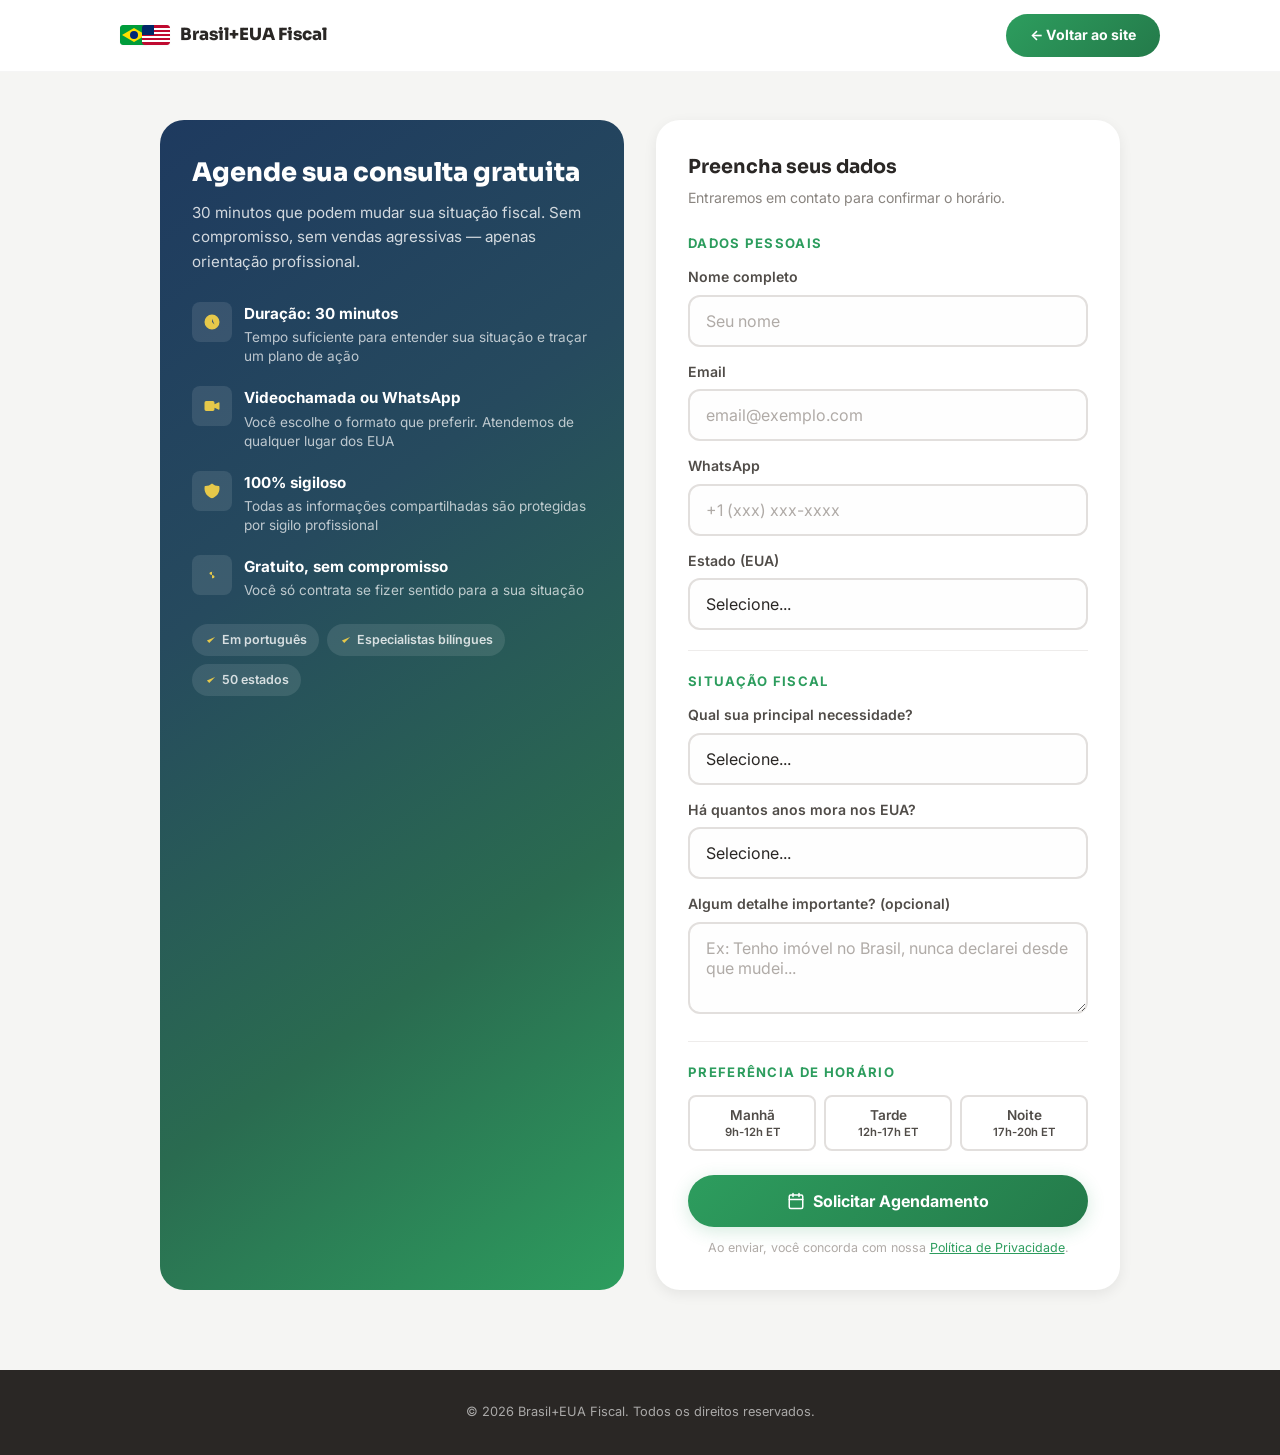
==== agendamento.html @ e9bc2edf "Initial commit: landing page fiscal Includes index, agendamento, obrigado, privacidade pages with CS" ====
<!DOCTYPE html>
<html lang="pt-BR">
<head>
    <meta charset="UTF-8">
    <meta name="viewport" content="width=device-width, initial-scale=1.0">
    <title>Agendar Consulta Gratuita | Brasil+EUA Fiscal</title>
    <meta name="description" content="Agende sua consulta fiscal gratuita. Especialistas em imposto de renda para brasileiros nos EUA.">
    <link rel="preconnect" href="https://fonts.googleapis.com">
    <link rel="preconnect" href="https://fonts.gstatic.com" crossorigin>
    <link href="https://fonts.googleapis.com/css2?family=Inter:wght@400;500;600;700;800;900&family=Sora:wght@600;700;800;900&display=swap" rel="stylesheet">
    <link rel="stylesheet" href="css/styles.css">
    <link rel="icon" href="data:image/svg+xml,<svg xmlns='http://www.w3.org/2000/svg' viewBox='0 0 100 100'><text y='.9em' font-size='90'>🇧🇷</text></svg>">
    <style>
        .booking-page {
            padding: 120px 0 80px;
            background: var(--gray-50);
            min-height: 100vh;
        }

        .booking-grid {
            display: grid;
            grid-template-columns: 1fr;
            gap: 32px;
            max-width: 960px;
            margin: 0 auto;
        }

        @media (min-width: 768px) {
            .booking-grid { grid-template-columns: 1fr 1fr; }
        }

        /* Left: Info */
        .booking-info {
            padding: 32px;
            background: var(--gradient-hero);
            border-radius: var(--radius-xl);
            color: white;
            position: relative;
            overflow: hidden;
        }

        .booking-info::before {
            content: '';
            position: absolute;
            bottom: -40%;
            right: -20%;
            width: 300px;
            height: 300px;
            border-radius: 50%;
            background: rgba(255,223,0,0.05);
        }

        .booking-info h1 {
            font-family: var(--font-heading);
            font-size: 1.6rem;
            font-weight: 800;
            margin-bottom: 8px;
            position: relative;
        }

        .booking-info .lead {
            color: rgba(255,255,255,0.8);
            font-size: 0.95rem;
            line-height: 1.6;
            margin-bottom: 28px;
            position: relative;
        }

        .booking-detail {
            display: flex;
            align-items: flex-start;
            gap: 12px;
            margin-bottom: 20px;
            position: relative;
        }

        .booking-detail-icon {
            width: 40px;
            height: 40px;
            border-radius: var(--radius-sm);
            background: rgba(255,255,255,0.1);
            display: flex;
            align-items: center;
            justify-content: center;
            flex-shrink: 0;
        }

        .booking-detail-icon svg {
            width: 20px;
            height: 20px;
            fill: var(--br-yellow);
        }

        .booking-detail h3 {
            font-size: 0.95rem;
            font-weight: 700;
            margin-bottom: 2px;
        }

        .booking-detail p {
            font-size: 0.85rem;
            color: rgba(255,255,255,0.7);
            line-height: 1.4;
        }

        .booking-badges {
            display: flex;
            flex-wrap: wrap;
            gap: 8px;
            margin-top: 24px;
            position: relative;
        }

        .booking-badge {
            display: inline-flex;
            align-items: center;
            gap: 4px;
            padding: 6px 12px;
            background: rgba(255,255,255,0.1);
            border-radius: var(--radius-full);
            font-size: 0.78rem;
            font-weight: 600;
            color: rgba(255,255,255,0.8);
        }

        .booking-badge svg {
            width: 14px;
            height: 14px;
            fill: var(--br-yellow);
        }

        /* Right: Form */
        .booking-form-wrapper {
            background: white;
            border-radius: var(--radius-xl);
            padding: 32px;
            box-shadow: var(--shadow-md);
        }

        @media (prefers-color-scheme: dark) {
            .booking-form-wrapper { background: var(--gray-100); }
        }

        .booking-form-wrapper h2 {
            font-family: var(--font-heading);
            font-size: 1.2rem;
            font-weight: 700;
            color: var(--gray-900);
            margin-bottom: 4px;
        }

        .booking-form-wrapper .sub {
            font-size: 0.88rem;
            color: var(--gray-500);
            margin-bottom: 24px;
        }

        .booking-form .form-group { margin-bottom: 14px; }

        .form-divider {
            border: none;
            border-top: 1px solid var(--gray-100);
            margin: 20px 0;
        }

        .form-section-title {
            font-size: 0.82rem;
            font-weight: 700;
            text-transform: uppercase;
            letter-spacing: 0.1em;
            color: var(--br-green);
            margin-bottom: 12px;
        }

        /* Time slots */
        .time-slots {
            display: grid;
            grid-template-columns: repeat(3, 1fr);
            gap: 8px;
            margin-bottom: 16px;
        }

        .time-slot {
            padding: 10px;
            text-align: center;
            border: 2px solid var(--gray-200);
            border-radius: var(--radius-sm);
            font-size: 0.85rem;
            font-weight: 600;
            color: var(--gray-700);
            cursor: pointer;
            transition: all 0.2s ease;
            background: none;
            font-family: var(--font-body);
        }

        .time-slot:hover {
            border-color: var(--br-green);
            color: var(--br-green);
        }

        .time-slot.selected {
            border-color: var(--br-green);
            background: var(--br-green);
            color: white;
        }

        /* Calendly placeholder */
        .calendly-placeholder {
            border: 2px dashed var(--gray-200);
            border-radius: var(--radius-md);
            padding: 32px;
            text-align: center;
            margin: 16px 0;
            display: none; /* hidden by default, show when Calendly is integrated */
        }

        .calendly-placeholder p {
            font-size: 0.88rem;
            color: var(--gray-400);
        }
    </style>
</head>
<body>

    <nav class="navbar" id="navbar">
        <div class="container">
            <a href="index.html" class="navbar-brand">
                <span class="navbar-brand-flags">
                    <svg class="flag-icon" viewBox="0 0 28 20"><rect width="28" height="20" rx="2" fill="#009c3b"/><path d="M14 3L26 10L14 17L2 10Z" fill="#ffdf00"/><circle cx="14" cy="10" r="4" fill="#002776"/></svg>
                    <svg class="flag-icon" viewBox="0 0 28 20"><rect width="28" height="20" rx="2" fill="#bf0a30"/><rect y="3" width="28" height="2" fill="#fff"/><rect y="7" width="28" height="2" fill="#fff"/><rect y="11" width="28" height="2" fill="#fff"/><rect y="15" width="28" height="2" fill="#fff"/><rect width="12" height="10" fill="#002868"/></svg>
                </span>
                Brasil+EUA Fiscal
            </a>
            <a href="index.html" class="navbar-cta">&larr; Voltar ao site</a>
        </div>
    </nav>

    <main class="booking-page">
        <div class="container">
            <div class="booking-grid">

                <!-- Info Column -->
                <div class="booking-info">
                    <h1>Agende sua consulta gratuita</h1>
                    <p class="lead">30 minutos que podem mudar sua situação fiscal. Sem compromisso, sem vendas agressivas — apenas orientação profissional.</p>

                    <div class="booking-detail">
                        <div class="booking-detail-icon"><svg viewBox="0 0 24 24"><path d="M12 8v4l3 3m6-3a9 9 0 11-18 0 9 9 0 0118 0z"/></svg></div>
                        <div><h3>Duração: 30 minutos</h3><p>Tempo suficiente para entender sua situação e traçar um plano de ação</p></div>
                    </div>

                    <div class="booking-detail">
                        <div class="booking-detail-icon"><svg viewBox="0 0 24 24"><path d="M15 10l4.553-2.276A1 1 0 0121 8.618v6.764a1 1 0 01-1.447.894L15 14M5 18h8a2 2 0 002-2V8a2 2 0 00-2-2H5a2 2 0 00-2 2v8a2 2 0 002 2z"/></svg></div>
                        <div><h3>Videochamada ou WhatsApp</h3><p>Você escolhe o formato que preferir. Atendemos de qualquer lugar dos EUA</p></div>
                    </div>

                    <div class="booking-detail">
                        <div class="booking-detail-icon"><svg viewBox="0 0 24 24"><path d="M9 12l2 2 4-4m5.618-4.016A11.955 11.955 0 0112 2.944a11.955 11.955 0 01-8.618 3.04A12.02 12.02 0 003 9c0 5.591 3.824 10.29 9 11.622 5.176-1.332 9-6.03 9-11.622 0-1.042-.133-2.052-.382-3.016z"/></svg></div>
                        <div><h3>100% sigiloso</h3><p>Todas as informações compartilhadas são protegidas por sigilo profissional</p></div>
                    </div>

                    <div class="booking-detail">
                        <div class="booking-detail-icon"><svg viewBox="0 0 24 24"><path d="M12 8c-1.657 0-3 .895-3 2s1.343 2 3 2 3 .895 3 2-1.343 2-3 2m0-8c1.11 0 2.08.402 2.599 1M12 8V7m0 1v8m0 0v1"/></svg></div>
                        <div><h3>Gratuito, sem compromisso</h3><p>Você só contrata se fizer sentido para a sua situação</p></div>
                    </div>

                    <div class="booking-badges">
                        <span class="booking-badge"><svg viewBox="0 0 24 24"><path d="M5 13l4 4L19 7"/></svg> Em português</span>
                        <span class="booking-badge"><svg viewBox="0 0 24 24"><path d="M5 13l4 4L19 7"/></svg> Especialistas bilíngues</span>
                        <span class="booking-badge"><svg viewBox="0 0 24 24"><path d="M5 13l4 4L19 7"/></svg> 50 estados</span>
                    </div>
                </div>

                <!-- Form Column -->
                <div class="booking-form-wrapper">
                    <h2>Preencha seus dados</h2>
                    <p class="sub">Entraremos em contato para confirmar o horário.</p>

                    <form class="booking-form" id="booking-form">
                        <div class="form-section-title">Dados pessoais</div>

                        <div class="form-group">
                            <label class="form-label" for="b-nome">Nome completo</label>
                            <input class="form-input" type="text" id="b-nome" name="nome" placeholder="Seu nome" required>
                        </div>

                        <div class="form-group">
                            <label class="form-label" for="b-email">Email</label>
                            <input class="form-input" type="email" id="b-email" name="email" placeholder="email@exemplo.com" required>
                        </div>

                        <div class="form-group">
                            <label class="form-label" for="b-whatsapp">WhatsApp</label>
                            <input class="form-input" type="tel" id="b-whatsapp" name="whatsapp" placeholder="+1 (xxx) xxx-xxxx" required>
                        </div>

                        <div class="form-group">
                            <label class="form-label" for="b-estado">Estado (EUA)</label>
                            <select class="form-select" id="b-estado" name="estado">
                                <option value="">Selecione...</option>
                                <option>Florida</option>
                                <option>Massachusetts</option>
                                <option>New Jersey</option>
                                <option>New York</option>
                                <option>California</option>
                                <option>Texas</option>
                                <option>Georgia</option>
                                <option>Connecticut</option>
                                <option>Pennsylvania</option>
                                <option>Illinois</option>
                                <option>Outro estado</option>
                            </select>
                        </div>

                        <hr class="form-divider">
                        <div class="form-section-title">Situação fiscal</div>

                        <div class="form-group">
                            <label class="form-label" for="b-situacao">Qual sua principal necessidade?</label>
                            <select class="form-select" id="b-situacao" name="situacao">
                                <option value="">Selecione...</option>
                                <option>Declaração de IR no Brasil</option>
                                <option>Tax Return nos EUA</option>
                                <option>Regularização de anos anteriores</option>
                                <option>Saída Definitiva do Brasil</option>
                                <option>Remessas internacionais</option>
                                <option>FBAR / FATCA</option>
                                <option>Planejamento tributário bilateral</option>
                                <option>Não sei — preciso de orientação</option>
                            </select>
                        </div>

                        <div class="form-group">
                            <label class="form-label" for="b-anos">Há quantos anos mora nos EUA?</label>
                            <select class="form-select" id="b-anos" name="anos_eua">
                                <option value="">Selecione...</option>
                                <option>Menos de 1 ano</option>
                                <option>1-3 anos</option>
                                <option>3-5 anos</option>
                                <option>5-10 anos</option>
                                <option>Mais de 10 anos</option>
                            </select>
                        </div>

                        <div class="form-group">
                            <label class="form-label" for="b-detalhes">Algum detalhe importante? (opcional)</label>
                            <textarea class="form-input" id="b-detalhes" name="detalhes" rows="3" placeholder="Ex: Tenho imóvel no Brasil, nunca declarei desde que mudei..." style="resize: vertical;"></textarea>
                        </div>

                        <hr class="form-divider">
                        <div class="form-section-title">Preferência de horário</div>

                        <div class="time-slots">
                            <button type="button" class="time-slot" data-time="manha">Manhã<br><small>9h-12h ET</small></button>
                            <button type="button" class="time-slot" data-time="tarde">Tarde<br><small>12h-17h ET</small></button>
                            <button type="button" class="time-slot" data-time="noite">Noite<br><small>17h-20h ET</small></button>
                        </div>

                        <!-- Calendly embed placeholder -->
                        <div class="calendly-placeholder">
                            <p>Integração Calendly aqui<br><small>Adicione o embed code do Calendly neste espaço</small></p>
                        </div>

                        <button type="submit" class="btn-green form-submit" style="width: 100%; justify-content: center;">
                            <svg width="18" height="18" viewBox="0 0 24 24" fill="none" stroke="currentColor" stroke-width="2" stroke-linecap="round"><rect x="3" y="4" width="18" height="18" rx="2"/><path d="M16 2v4M8 2v4M3 10h18"/></svg>
                            Solicitar Agendamento
                        </button>

                        <p class="form-disclaimer" style="margin-top: 12px;">
                            Ao enviar, você concorda com nossa <a href="privacidade.html">Política de Privacidade</a>.
                        </p>
                    </form>
                </div>

            </div>
        </div>
    </main>

    <footer class="footer" style="padding: 32px 0;">
        <div class="container">
            <p style="font-size: 0.8rem;">&copy; 2026 Brasil+EUA Fiscal. Todos os direitos reservados.</p>
        </div>
    </footer>

    <script>
        // Time slot selection
        document.querySelectorAll('.time-slot').forEach(function(slot) {
            slot.addEventListener('click', function() {
                document.querySelectorAll('.time-slot').forEach(function(s) { s.classList.remove('selected'); });
                this.classList.add('selected');
            });
        });

        // Navbar scroll
        window.addEventListener('scroll', function() {
            var navbar = document.getElementById('navbar');
            if (window.pageYOffset > 50) {
                navbar.classList.add('scrolled');
            } else {
                navbar.classList.remove('scrolled');
            }
        }, { passive: true });

        // Form submit
        document.getElementById('booking-form').addEventListener('submit', function(e) {
            e.preventDefault();
            var selectedTime = document.querySelector('.time-slot.selected');
            var formData = {
                nome: document.getElementById('b-nome').value,
                email: document.getElementById('b-email').value,
                whatsapp: document.getElementById('b-whatsapp').value,
                estado: document.getElementById('b-estado').value,
                situacao: document.getElementById('b-situacao').value,
                anos_eua: document.getElementById('b-anos').value,
                detalhes: document.getElementById('b-detalhes').value,
                horario: selectedTime ? selectedTime.getAttribute('data-time') : ''
            };
            console.log('[Booking Submit]', formData);
            window.location.href = 'obrigado.html';
        });
    </script>

</body>
</html>
---- css/styles.css ----
/* ============================================
   BRASIL+EUA FISCAL — Landing Page Styles
   Design Premium com bandeiras integradas
   ============================================ */

/* ---- RESET & VARIABLES ---- */
*, *::before, *::after {
    margin: 0;
    padding: 0;
    box-sizing: border-box;
}

:root {
    /* Brasil — tons suavizados */
    --br-green: #2d9d5e;
    --br-green-dark: #247a4a;
    --br-green-light: #3db873;
    --br-yellow: #e6c84a;
    --br-yellow-soft: #fdf6e3;
    --br-blue: #1e3a5f;

    /* EUA — tons suavizados */
    --us-blue: #1e3a5f;
    --us-blue-light: #2a4f7a;
    --us-red: #c45c5c;
    --us-red-soft: #d47272;

    /* Neutros — mais quentes e leves */
    --white: #fefefe;
    --off-white: #fafafa;
    --gray-50: #f5f5f3;
    --gray-100: #eeeceb;
    --gray-200: #e2dfdd;
    --gray-300: #d1cdca;
    --gray-400: #b0aba7;
    --gray-500: #8a8580;
    --gray-600: #6b6762;
    --gray-700: #504c48;
    --gray-800: #3a3733;
    --gray-900: #2a2725;

    /* Semânticas — mais suaves */
    --trust: #3a6b8a;
    --urgency: #c45c5c;
    --success: #4aad6e;
    --warning: #d4a84a;

    /* Gradientes — mais sutis e elegantes */
    --gradient-hero: linear-gradient(145deg, #1e3a5f 0%, #264a5e 35%, #2a6b50 70%, #2d9d5e 100%);
    --gradient-cta: linear-gradient(135deg, #2d9d5e 0%, #247a4a 100%);
    --gradient-urgency: linear-gradient(135deg, #c45c5c 0%, #b54e4e 100%);
    --gradient-dark: linear-gradient(145deg, #1e3a5f 0%, #264a5e 45%, #2a6b50 100%);

    /* Tipografia */
    --font-body: 'Inter', -apple-system, BlinkMacSystemFont, 'Segoe UI', sans-serif;
    --font-heading: 'Sora', 'Inter', -apple-system, sans-serif;

    /* Espaçamento */
    --section-py: 80px;
    --container-px: 20px;
    --container-max: 1120px;

    /* Sombras — mais suaves */
    --shadow-xs: 0 1px 2px rgba(0,0,0,0.03);
    --shadow-sm: 0 1px 4px rgba(0,0,0,0.05);
    --shadow-md: 0 4px 14px rgba(0,0,0,0.07);
    --shadow-lg: 0 8px 28px rgba(0,0,0,0.08);
    --shadow-xl: 0 14px 40px rgba(0,0,0,0.1);
    --shadow-glow-green: 0 4px 18px rgba(45, 157, 94, 0.2);
    --shadow-glow-yellow: 0 4px 18px rgba(230, 200, 74, 0.25);

    /* Bordas */
    --radius-sm: 8px;
    --radius-md: 12px;
    --radius-lg: 16px;
    --radius-xl: 24px;
    --radius-full: 9999px;
}

/* ---- DARK MODE ---- */
@media (prefers-color-scheme: dark) {
    :root {
        --white: #1a1a2e;
        --off-white: #16213e;
        --gray-50: #1a1a2e;
        --gray-100: #222244;
        --gray-200: #2a2a4a;
        --gray-300: #3a3a5a;
        --gray-400: #6a6a8a;
        --gray-500: #9a9ab0;
        --gray-600: #b0b0c4;
        --gray-700: #c8c8d8;
        --gray-800: #e0e0ea;
        --gray-900: #f0f0f5;
        --shadow-sm: 0 1px 3px rgba(0,0,0,0.3);
        --shadow-md: 0 4px 16px rgba(0,0,0,0.4);
        --shadow-lg: 0 8px 32px rgba(0,0,0,0.5);
    }
}

html {
    scroll-behavior: smooth;
    -webkit-font-smoothing: antialiased;
    -moz-osx-font-smoothing: grayscale;
}

body {
    font-family: var(--font-body);
    color: var(--gray-900);
    line-height: 1.6;
    background: var(--white);
    overflow-x: hidden;
}

.container {
    max-width: var(--container-max);
    margin: 0 auto;
    padding: 0 var(--container-px);
}

img { max-width: 100%; height: auto; display: block; }
a { text-decoration: none; color: inherit; }
ul { list-style: none; }
button { font-family: inherit; }

/* ---- SCROLL PROGRESS BAR ---- */
.scroll-progress {
    position: fixed;
    top: 0;
    left: 0;
    width: 0%;
    height: 2px;
    background: linear-gradient(90deg, var(--br-green), var(--br-yellow), var(--us-red));
    z-index: 10000;
    transition: width 0.1s linear;
    opacity: 0.7;
}

/* ---- ANIMATIONS ---- */
@keyframes fadeInUp {
    from { opacity: 0; transform: translateY(30px); }
    to { opacity: 1; transform: translateY(0); }
}

@keyframes fadeIn {
    from { opacity: 0; }
    to { opacity: 1; }
}

@keyframes pulse {
    0%, 100% { transform: scale(1); }
    50% { transform: scale(1.05); }
}

@keyframes float {
    0%, 100% { transform: translateY(0); }
    50% { transform: translateY(-10px); }
}

@keyframes float-slow {
    0%, 100% { transform: translateY(0) rotate(0deg); }
    50% { transform: translateY(-15px) rotate(3deg); }
}

@keyframes shimmer {
    0% { background-position: -200% center; }
    100% { background-position: 200% center; }
}

@keyframes waveFlag {
    0%, 100% { transform: rotate(-3deg) scale(1); }
    50% { transform: rotate(3deg) scale(1.02); }
}

@keyframes slideDown {
    from { transform: translateY(-100%); opacity: 0; }
    to { transform: translateY(0); opacity: 1; }
}

@keyframes countPulse {
    0%, 100% { transform: scale(1); }
    50% { transform: scale(1.08); color: var(--br-yellow); }
}

@keyframes spin {
    to { transform: rotate(360deg); }
}

.animate-on-scroll {
    opacity: 0;
    transform: translateY(30px);
    transition: opacity 0.7s cubic-bezier(0.16, 1, 0.3, 1), transform 0.7s cubic-bezier(0.16, 1, 0.3, 1);
}

.animate-on-scroll.visible {
    opacity: 1;
    transform: translateY(0);
}

/* ---- SVG ICON SYSTEM ---- */
.icon {
    display: inline-flex;
    align-items: center;
    justify-content: center;
    width: 24px;
    height: 24px;
    flex-shrink: 0;
}

.icon svg {
    width: 100%;
    height: 100%;
    fill: currentColor;
}

.icon-lg { width: 32px; height: 32px; }
.icon-xl { width: 48px; height: 48px; }
.icon-2xl { width: 56px; height: 56px; }

/* ============================================
   NAVBAR
   ============================================ */
.navbar {
    position: fixed;
    top: 0;
    left: 0;
    right: 0;
    z-index: 1000;
    background: rgba(255, 255, 255, 0.96);
    backdrop-filter: blur(16px);
    -webkit-backdrop-filter: blur(16px);
    border-bottom: 1px solid rgba(0, 0, 0, 0.04);
    transition: all 0.3s ease;
    padding: 14px 0;
}

@media (prefers-color-scheme: dark) {
    .navbar {
        background: rgba(26, 26, 46, 0.96);
        border-bottom-color: rgba(255,255,255,0.06);
    }
}

.navbar.scrolled {
    box-shadow: var(--shadow-md);
    padding: 10px 0;
}

.navbar .container {
    display: flex;
    align-items: center;
    justify-content: space-between;
}

.navbar-brand {
    display: flex;
    align-items: center;
    gap: 10px;
    font-weight: 800;
    font-size: 1.05rem;
    color: var(--gray-900);
    font-family: var(--font-heading);
}

.navbar-brand-flags {
    display: flex;
    align-items: center;
    gap: 0;
    position: relative;
}

.navbar-brand-flags .flag-icon {
    width: 28px;
    height: 20px;
    border-radius: 3px;
    overflow: hidden;
    box-shadow: var(--shadow-xs);
}

.navbar-brand-flags .flag-icon:last-child {
    margin-left: -6px;
}

.navbar-nav {
    display: none;
    align-items: center;
    gap: 28px;
}

.navbar-nav a {
    font-size: 0.88rem;
    font-weight: 500;
    color: var(--gray-600);
    transition: color 0.3s ease;
}

.navbar-nav a:hover {
    color: var(--br-green);
}

.navbar-cta {
    background: var(--gradient-cta);
    color: white;
    padding: 10px 24px;
    border-radius: var(--radius-full);
    font-weight: 700;
    font-size: 0.88rem;
    transition: all 0.3s ease;
    border: none;
    cursor: pointer;
    display: inline-flex;
    align-items: center;
    gap: 6px;
}

.navbar-cta:hover {
    transform: translateY(-2px);
    box-shadow: var(--shadow-glow-green);
}

/* Hamburger */
.hamburger {
    display: flex;
    flex-direction: column;
    gap: 5px;
    cursor: pointer;
    padding: 8px;
    border: none;
    background: none;
    z-index: 1001;
}

.hamburger span {
    display: block;
    width: 22px;
    height: 2px;
    background: var(--gray-800);
    border-radius: 2px;
    transition: all 0.3s ease;
}

.hamburger.active span:nth-child(1) {
    transform: rotate(45deg) translate(5px, 5px);
}

.hamburger.active span:nth-child(2) {
    opacity: 0;
}

.hamburger.active span:nth-child(3) {
    transform: rotate(-45deg) translate(5px, -5px);
}

/* Mobile menu */
.mobile-menu {
    position: fixed;
    top: 0;
    right: -100%;
    width: 280px;
    height: 100vh;
    background: var(--white);
    z-index: 999;
    padding: 80px 30px 30px;
    transition: right 0.4s cubic-bezier(0.16, 1, 0.3, 1);
    box-shadow: var(--shadow-xl);
}

.mobile-menu.open {
    right: 0;
}

.mobile-menu-overlay {
    position: fixed;
    top: 0;
    left: 0;
    width: 100%;
    height: 100%;
    background: rgba(0,0,0,0.5);
    z-index: 998;
    opacity: 0;
    visibility: hidden;
    transition: all 0.3s ease;
}

.mobile-menu-overlay.open {
    opacity: 1;
    visibility: visible;
}

.mobile-menu a {
    display: block;
    padding: 14px 0;
    font-size: 1.05rem;
    font-weight: 600;
    color: var(--gray-800);
    border-bottom: 1px solid var(--gray-100);
    transition: color 0.3s ease;
}

.mobile-menu a:hover {
    color: var(--br-green);
}

.mobile-menu .navbar-cta {
    margin-top: 20px;
    width: 100%;
    text-align: center;
    justify-content: center;
    padding: 14px;
    font-size: 1rem;
}

@media (min-width: 900px) {
    .hamburger { display: none; }
    .navbar-nav { display: flex; }
    .mobile-menu, .mobile-menu-overlay { display: none; }
}

/* ---- STICKY CTA BAR (mobile) ---- */
.sticky-cta-bar {
    position: fixed;
    bottom: 0;
    left: 0;
    right: 0;
    z-index: 997;
    background: var(--white);
    padding: 12px 16px;
    box-shadow: 0 -4px 20px rgba(0,0,0,0.1);
    transform: translateY(100%);
    transition: transform 0.4s cubic-bezier(0.16, 1, 0.3, 1);
    display: flex;
    align-items: center;
    gap: 12px;
}

.sticky-cta-bar.visible {
    transform: translateY(0);
}

.sticky-cta-bar .btn-sticky {
    flex: 1;
    background: var(--gradient-cta);
    color: white;
    padding: 14px;
    border-radius: var(--radius-md);
    font-weight: 700;
    font-size: 0.95rem;
    border: none;
    cursor: pointer;
    text-align: center;
}

.sticky-cta-bar .btn-whatsapp-sticky {
    width: 50px;
    height: 50px;
    background: #25d366;
    border-radius: var(--radius-md);
    display: flex;
    align-items: center;
    justify-content: center;
    color: white;
    font-size: 1.4rem;
    border: none;
    cursor: pointer;
    flex-shrink: 0;
}

@media (min-width: 900px) {
    .sticky-cta-bar { display: none; }
}

/* ============================================
   HERO SECTION
   ============================================ */
.hero {
    position: relative;
    min-height: 100vh;
    display: flex;
    align-items: center;
    padding: 110px 0 100px;
    overflow: hidden;
    background: var(--gradient-hero);
}

/* Floating geometric shapes */
.hero-shape {
    position: absolute;
    opacity: 0.06;
    pointer-events: none;
}

.hero-shape-diamond {
    width: 300px;
    height: 300px;
    top: 10%;
    right: -5%;
    background: var(--br-yellow);
    transform: rotate(45deg);
    animation: float-slow 12s ease-in-out infinite;
}

.hero-shape-circle {
    width: 400px;
    height: 400px;
    bottom: -10%;
    left: -8%;
    border-radius: 50%;
    background: radial-gradient(circle, var(--us-red) 0%, transparent 70%);
    animation: float-slow 15s ease-in-out infinite reverse;
}

.hero-shape-stars {
    width: 200px;
    height: 200px;
    top: 20%;
    left: 10%;
    background: radial-gradient(circle, rgba(255,255,255,0.08) 0%, transparent 60%);
    border-radius: 50%;
    animation: float 8s ease-in-out infinite;
}

.hero-content {
    position: relative;
    z-index: 2;
    text-align: center;
    max-width: 860px;
    margin: 0 auto;
}

/* Flag SVG Integration */
.hero-flags-svg {
    display: inline-flex;
    align-items: center;
    justify-content: center;
    margin-bottom: 28px;
    position: relative;
}

.hero-flags-svg svg {
    filter: drop-shadow(0 4px 12px rgba(0,0,0,0.2));
}

.hero-badge {
    display: inline-flex;
    align-items: center;
    gap: 8px;
    background: rgba(255, 255, 255, 0.1);
    backdrop-filter: blur(8px);
    -webkit-backdrop-filter: blur(8px);
    padding: 10px 22px;
    border-radius: var(--radius-full);
    color: var(--br-yellow);
    font-size: 0.85rem;
    font-weight: 600;
    margin-bottom: 24px;
    border: 1px solid rgba(255, 223, 0, 0.2);
}

.hero-badge .countdown-inline {
    font-weight: 800;
    color: white;
}

.hero h1 {
    font-family: var(--font-heading);
    font-size: clamp(2rem, 5.5vw, 3.5rem);
    font-weight: 900;
    color: #ffffff;
    line-height: 1.12;
    margin-bottom: 22px;
    letter-spacing: -0.03em;
}

.hero h1 .highlight {
    color: var(--br-yellow);
    position: relative;
}

.hero h1 .highlight-red {
    color: var(--us-red-soft);
}

.hero-sub {
    font-size: clamp(1.05rem, 2.2vw, 1.25rem);
    color: rgba(255, 255, 255, 0.88);
    max-width: 680px;
    margin: 0 auto 36px;
    line-height: 1.75;
    font-weight: 400;
}

.hero-sub strong {
    color: white;
    font-weight: 700;
}

.hero-cta-group {
    display: flex;
    flex-direction: column;
    align-items: center;
    gap: 14px;
}

/* ---- BUTTONS ---- */
.btn-primary {
    display: inline-flex;
    align-items: center;
    gap: 10px;
    background: var(--br-green);
    color: #ffffff;
    padding: 18px 42px;
    border-radius: var(--radius-full);
    font-size: 1.05rem;
    font-weight: 700;
    border: none;
    cursor: pointer;
    transition: all 0.3s cubic-bezier(0.16, 1, 0.3, 1);
    box-shadow: var(--shadow-glow-green);
    letter-spacing: 0.01em;
    font-family: var(--font-heading);
    position: relative;
    overflow: hidden;
}

.btn-primary::after {
    content: '';
    position: absolute;
    top: 0;
    left: -100%;
    width: 100%;
    height: 100%;
    background: linear-gradient(90deg, transparent, rgba(255,255,255,0.15), transparent);
    transition: left 0.5s ease;
}

.btn-primary:hover::after {
    left: 100%;
}

.btn-primary:hover {
    transform: translateY(-3px);
    box-shadow: 0 8px 28px rgba(45, 157, 94, 0.3);
    background: var(--br-green-dark);
}

.btn-primary:active {
    transform: translateY(-1px);
}

.btn-primary svg {
    stroke: #ffffff;
}

.btn-secondary {
    display: inline-flex;
    align-items: center;
    gap: 8px;
    background: rgba(255, 255, 255, 0.08);
    color: white;
    padding: 14px 32px;
    border-radius: var(--radius-full);
    font-size: 1rem;
    font-weight: 600;
    border: 2px solid rgba(255, 255, 255, 0.2);
    cursor: pointer;
    transition: all 0.3s ease;
    backdrop-filter: blur(4px);
}

.btn-secondary:hover {
    background: rgba(255, 255, 255, 0.15);
    border-color: rgba(255, 255, 255, 0.4);
    transform: translateY(-2px);
}

.btn-green {
    background: var(--gradient-cta);
    color: white;
    padding: 16px 36px;
    border-radius: var(--radius-full);
    font-size: 1rem;
    font-weight: 700;
    border: none;
    cursor: pointer;
    transition: all 0.3s ease;
    display: inline-flex;
    align-items: center;
    gap: 8px;
    box-shadow: var(--shadow-glow-green);
}

.btn-green:hover {
    transform: translateY(-2px);
    box-shadow: 0 8px 28px rgba(0, 156, 59, 0.4);
}

/* ---- HERO TRUST ---- */
.hero-trust {
    margin-top: 40px;
    display: flex;
    flex-wrap: wrap;
    justify-content: center;
    gap: 20px;
    color: rgba(255, 255, 255, 0.7);
    font-size: 0.85rem;
}

.hero-trust-item {
    display: flex;
    align-items: center;
    gap: 6px;
}

.hero-trust-item svg {
    width: 16px;
    height: 16px;
    fill: var(--br-yellow);
    opacity: 0.9;
}

/* Hero wave */
.hero-wave {
    position: absolute;
    bottom: -2px;
    left: 0;
    width: 100%;
    line-height: 0;
}

.hero-wave svg {
    width: 100%;
    height: 80px;
    fill: var(--white);
}

/* ============================================
   URGENCY BAR WITH COUNTDOWN
   ============================================ */
.urgency-bar {
    background: var(--gradient-urgency);
    color: white;
    text-align: center;
    padding: 14px 20px;
    font-size: 0.92rem;
    font-weight: 600;
    line-height: 1.5;
}

.urgency-bar .countdown {
    display: inline-flex;
    align-items: center;
    gap: 6px;
    font-weight: 800;
    color: var(--br-yellow);
}

.countdown-unit {
    display: inline-flex;
    flex-direction: column;
    align-items: center;
    background: rgba(0,0,0,0.2);
    padding: 2px 8px;
    border-radius: 4px;
    min-width: 36px;
}

.countdown-number {
    font-size: 1.1rem;
    font-weight: 900;
    line-height: 1.2;
}

.countdown-label {
    font-size: 0.6rem;
    text-transform: uppercase;
    opacity: 0.8;
    font-weight: 500;
}

.countdown-sep {
    font-weight: 900;
    font-size: 1.1rem;
    opacity: 0.5;
    margin: 0 2px;
}

/* ============================================
   STATS BAR
   ============================================ */
.stats-bar {
    padding: 40px 0;
    background: var(--white);
    border-bottom: 1px solid var(--gray-100);
}

.stats-grid {
    display: grid;
    grid-template-columns: repeat(2, 1fr);
    gap: 24px;
    text-align: center;
}

.stat-item { padding: 10px; }

.stat-number {
    font-family: var(--font-heading);
    font-size: clamp(1.8rem, 4vw, 2.5rem);
    font-weight: 900;
    color: var(--br-green);
    line-height: 1.1;
}

.stat-label {
    font-size: 0.83rem;
    color: var(--gray-500);
    margin-top: 4px;
    font-weight: 500;
}

/* ============================================
   SECTION COMMONS
   ============================================ */
.section-label {
    display: inline-flex;
    align-items: center;
    gap: 8px;
    font-size: 0.78rem;
    font-weight: 700;
    text-transform: uppercase;
    letter-spacing: 0.14em;
    color: var(--br-green);
    margin-bottom: 12px;
}

.section-label svg {
    width: 18px;
    height: 18px;
    fill: currentColor;
}

.section-title {
    font-family: var(--font-heading);
    font-size: clamp(1.7rem, 4vw, 2.5rem);
    font-weight: 800;
    color: var(--gray-900);
    margin-bottom: 16px;
    line-height: 1.18;
    letter-spacing: -0.02em;
}

.section-subtitle {
    font-size: 1.08rem;
    color: var(--gray-500);
    max-width: 620px;
    line-height: 1.7;
    margin-bottom: 48px;
}

/* ============================================
   IDENTIFY SECTION
   ============================================ */
.identify {
    padding: var(--section-py) 0;
    background: var(--white);
}

.identify-grid {
    display: grid;
    grid-template-columns: 1fr;
    gap: 12px;
    max-width: 780px;
    margin: 0 auto;
}

.identify-item {
    display: flex;
    align-items: flex-start;
    gap: 14px;
    padding: 18px 22px;
    background: var(--gray-50);
    border-radius: var(--radius-md);
    border-left: 4px solid var(--br-green);
    transition: all 0.3s cubic-bezier(0.16, 1, 0.3, 1);
}

.identify-item:hover {
    background: var(--white);
    box-shadow: var(--shadow-md);
    transform: translateX(6px);
    border-left-color: var(--br-yellow);
}

.identify-icon {
    flex-shrink: 0;
    width: 28px;
    height: 28px;
    background: var(--br-green);
    border-radius: 50%;
    display: flex;
    align-items: center;
    justify-content: center;
    margin-top: 2px;
}

.identify-icon svg {
    width: 14px;
    height: 14px;
    fill: white;
}

.identify-text {
    font-size: 1rem;
    color: var(--gray-700);
    line-height: 1.55;
    font-weight: 450;
}

.identify-text strong {
    color: var(--gray-900);
    font-weight: 700;
    display: block;
    margin-bottom: 2px;
}

/* ============================================
   PAIN SECTION
   ============================================ */
.pain {
    padding: var(--section-py) 0;
    background: #fdf8f7;
    position: relative;
}

@media (prefers-color-scheme: dark) {
    .pain { background: #2a1a1e; }
}

.pain::before {
    content: '';
    position: absolute;
    top: 0;
    left: 0;
    right: 0;
    height: 4px;
    background: linear-gradient(90deg, var(--us-red) 0%, var(--urgency) 50%, var(--us-red) 100%);
}

.pain .section-label { color: var(--us-red); }
.pain .section-title { color: var(--us-red); }

.pain-grid {
    display: grid;
    grid-template-columns: 1fr;
    gap: 16px;
    max-width: 820px;
    margin: 0 auto;
}

.pain-card {
    background: white;
    border-radius: var(--radius-md);
    padding: 24px;
    box-shadow: var(--shadow-sm);
    border-left: 4px solid var(--us-red);
    transition: all 0.3s ease;
    position: relative;
    overflow: hidden;
}

@media (prefers-color-scheme: dark) {
    .pain-card { background: var(--gray-100); }
}

.pain-card::before {
    content: '';
    position: absolute;
    top: 0;
    right: 0;
    width: 60px;
    height: 60px;
    background: radial-gradient(circle at top right, rgba(191, 10, 48, 0.06), transparent 70%);
}

.pain-card:hover {
    box-shadow: var(--shadow-md);
    transform: translateY(-3px);
}

.pain-card-header {
    display: flex;
    align-items: center;
    gap: 12px;
    margin-bottom: 10px;
}

.pain-card-icon {
    width: 40px;
    height: 40px;
    border-radius: var(--radius-sm);
    background: rgba(196, 92, 92, 0.08);
    display: flex;
    align-items: center;
    justify-content: center;
    flex-shrink: 0;
}

.pain-card-icon svg {
    width: 20px;
    height: 20px;
    fill: var(--us-red);
}

.pain-card-title {
    font-family: var(--font-heading);
    font-size: 1.08rem;
    font-weight: 700;
    color: var(--us-red);
}

.pain-card-text {
    font-size: 0.95rem;
    color: var(--gray-600);
    line-height: 1.65;
}

.pain-bottom {
    margin-top: 36px;
    padding: 28px 32px;
    background: var(--us-red);
    border-radius: var(--radius-md);
    color: white;
    text-align: center;
    max-width: 820px;
    margin-left: auto;
    margin-right: auto;
    position: relative;
    overflow: hidden;
}

.pain-bottom::before {
    content: '';
    position: absolute;
    top: -50%;
    right: -20%;
    width: 200px;
    height: 200px;
    border-radius: 50%;
    background: rgba(255,255,255,0.05);
}

.pain-bottom p {
    font-size: 1.12rem;
    font-weight: 600;
    line-height: 1.65;
    position: relative;
}

.pain-bottom strong {
    color: var(--br-yellow);
    font-weight: 800;
}

/* ============================================
   SCARY NUMBERS SECTION
   ============================================ */
.scary-numbers {
    padding: 60px 0;
    background: var(--gray-900);
    color: white;
    text-align: center;
}

@media (prefers-color-scheme: dark) {
    .scary-numbers { background: #0d0d1a; }
}

.scary-numbers-title {
    font-family: var(--font-heading);
    font-size: 1.3rem;
    font-weight: 700;
    color: var(--us-red-soft);
    margin-bottom: 36px;
    text-transform: uppercase;
    letter-spacing: 0.08em;
}

.scary-grid {
    display: grid;
    grid-template-columns: repeat(2, 1fr);
    gap: 24px;
    max-width: 800px;
    margin: 0 auto;
}

.scary-item {
    padding: 24px 16px;
    border: 1px solid rgba(255,255,255,0.08);
    border-radius: var(--radius-md);
    background: rgba(255,255,255,0.03);
}

.scary-number {
    font-family: var(--font-heading);
    font-size: clamp(2rem, 5vw, 2.8rem);
    font-weight: 900;
    color: var(--us-red-soft);
    line-height: 1;
    margin-bottom: 8px;
}

.scary-description {
    font-size: 0.85rem;
    color: rgba(255,255,255,0.6);
    line-height: 1.4;
}

/* ============================================
   SOLUTION SECTION
   ============================================ */
.solution {
    padding: var(--section-py) 0;
    background: var(--white);
}

.solution-intro {
    text-align: center;
    max-width: 780px;
    margin: 0 auto 40px;
}

.solution-bridge {
    display: flex;
    align-items: center;
    justify-content: center;
    gap: 0;
    margin: 32px auto 48px;
    max-width: 440px;
    position: relative;
}

.bridge-flag {
    width: 90px;
    height: 62px;
    border-radius: var(--radius-sm);
    display: flex;
    align-items: center;
    justify-content: center;
    box-shadow: var(--shadow-lg);
    background: white;
    position: relative;
    z-index: 2;
    overflow: hidden;
}

.bridge-flag svg {
    width: 100%;
    height: 100%;
}

.bridge-connector {
    flex: 1;
    height: 4px;
    background: linear-gradient(90deg, var(--br-green), var(--br-yellow), var(--us-red), var(--us-blue));
    position: relative;
    margin: 0 -6px;
    z-index: 1;
    border-radius: 2px;
}

.bridge-icon {
    position: absolute;
    top: 50%;
    left: 50%;
    transform: translate(-50%, -50%);
    width: 52px;
    height: 52px;
    border-radius: 50%;
    background: white;
    display: flex;
    align-items: center;
    justify-content: center;
    box-shadow: var(--shadow-md);
    z-index: 3;
}

.bridge-icon svg {
    width: 28px;
    height: 28px;
    fill: var(--br-green);
}

.solution-cards {
    display: grid;
    grid-template-columns: 1fr;
    gap: 16px;
}

.solution-card {
    background: var(--gray-50);
    border-radius: var(--radius-lg);
    padding: 28px 24px;
    text-align: left;
    transition: all 0.3s cubic-bezier(0.16, 1, 0.3, 1);
    border: 2px solid transparent;
    display: flex;
    gap: 16px;
    align-items: flex-start;
}

.solution-card:hover {
    background: var(--white);
    border-color: var(--br-green);
    box-shadow: var(--shadow-lg);
    transform: translateY(-4px);
}

.solution-card-icon {
    width: 48px;
    height: 48px;
    border-radius: var(--radius-md);
    background: rgba(45, 157, 94, 0.08);
    display: flex;
    align-items: center;
    justify-content: center;
    flex-shrink: 0;
}

.solution-card-icon svg {
    width: 24px;
    height: 24px;
    fill: var(--br-green);
}

.solution-card-title {
    font-family: var(--font-heading);
    font-size: 1.08rem;
    font-weight: 700;
    color: var(--gray-900);
    margin-bottom: 6px;
}

.solution-card-text {
    font-size: 0.93rem;
    color: var(--gray-500);
    line-height: 1.6;
}

/* ============================================
   COMPARISON SECTION
   ============================================ */
.comparison {
    padding: var(--section-py) 0;
    background: var(--gray-50);
}

.comparison-intro {
    text-align: center;
    max-width: 600px;
    margin: 0 auto 48px;
}

.comparison-table {
    display: grid;
    grid-template-columns: 1fr 1fr;
    gap: 16px;
    max-width: 800px;
    margin: 0 auto;
}

.comparison-col {
    border-radius: var(--radius-lg);
    padding: 28px 24px;
    overflow: hidden;
}

.comparison-col.without {
    background: #fef5f5;
    border: 2px solid rgba(196, 92, 92, 0.15);
}

.comparison-col.with {
    background: #f0faf4;
    border: 2px solid rgba(45, 157, 94, 0.2);
}

@media (prefers-color-scheme: dark) {
    .comparison-col.without { background: #2a1a1e; border-color: rgba(196,92,92,0.3); }
    .comparison-col.with { background: #1a2a1e; border-color: rgba(45,157,94,0.3); }
}

.comparison-col-header {
    display: flex;
    align-items: center;
    gap: 10px;
    margin-bottom: 20px;
    padding-bottom: 16px;
    border-bottom: 1px solid rgba(0,0,0,0.06);
}

.comparison-col-header svg {
    width: 28px;
    height: 28px;
}

.comparison-col.without .comparison-col-header svg { fill: var(--us-red); }
.comparison-col.with .comparison-col-header svg { fill: var(--br-green); }

.comparison-col-title {
    font-family: var(--font-heading);
    font-size: 1rem;
    font-weight: 700;
}

.comparison-col.without .comparison-col-title { color: var(--us-red); }
.comparison-col.with .comparison-col-title { color: var(--br-green); }

.comparison-list {
    display: flex;
    flex-direction: column;
    gap: 12px;
}

.comparison-item {
    display: flex;
    align-items: flex-start;
    gap: 10px;
    font-size: 0.9rem;
    line-height: 1.5;
    color: var(--gray-700);
}

.comparison-item svg {
    width: 18px;
    height: 18px;
    flex-shrink: 0;
    margin-top: 2px;
}

.comparison-col.without .comparison-item svg { fill: var(--us-red); }
.comparison-col.with .comparison-item svg { fill: var(--br-green); }

/* ============================================
   BENEFITS SECTION
   ============================================ */
.benefits {
    padding: var(--section-py) 0;
    background: var(--gradient-dark);
    color: white;
    position: relative;
    overflow: hidden;
}

.benefits::before {
    content: '';
    position: absolute;
    top: -100px;
    right: -100px;
    width: 400px;
    height: 400px;
    background: radial-gradient(circle, rgba(255,223,0,0.04), transparent 60%);
    border-radius: 50%;
}

.benefits .section-label { color: var(--br-yellow); }
.benefits .section-title { color: white; }
.benefits .section-subtitle { color: rgba(255, 255, 255, 0.7); }

.benefits-grid {
    display: grid;
    grid-template-columns: 1fr;
    gap: 14px;
}

.benefit-item {
    display: flex;
    align-items: flex-start;
    gap: 16px;
    padding: 20px;
    background: rgba(255, 255, 255, 0.06);
    border-radius: var(--radius-md);
    backdrop-filter: blur(4px);
    -webkit-backdrop-filter: blur(4px);
    border: 1px solid rgba(255, 255, 255, 0.08);
    transition: all 0.3s ease;
}

.benefit-item:hover {
    background: rgba(255, 255, 255, 0.12);
    transform: translateX(4px);
    border-color: rgba(255, 255, 255, 0.15);
}

.benefit-icon {
    flex-shrink: 0;
    width: 44px;
    height: 44px;
    border-radius: var(--radius-sm);
    background: rgba(255,223,0,0.1);
    display: flex;
    align-items: center;
    justify-content: center;
}

.benefit-icon svg {
    width: 22px;
    height: 22px;
    fill: var(--br-yellow);
}

.benefit-content h4 {
    font-family: var(--font-heading);
    font-size: 1.02rem;
    font-weight: 700;
    margin-bottom: 4px;
}

.benefit-content p {
    font-size: 0.88rem;
    color: rgba(255, 255, 255, 0.65);
    line-height: 1.5;
}

/* ============================================
   PROCESS SECTION
   ============================================ */
.process {
    padding: var(--section-py) 0;
    background: var(--gray-50);
}

.process-intro {
    text-align: center;
    max-width: 620px;
    margin: 0 auto 50px;
}

.process-steps {
    display: grid;
    grid-template-columns: 1fr;
    gap: 24px;
    max-width: 700px;
    margin: 0 auto;
}

.process-step {
    display: flex;
    align-items: flex-start;
    gap: 20px;
    position: relative;
}

.step-number {
    flex-shrink: 0;
    width: 56px;
    height: 56px;
    background: var(--gradient-cta);
    border-radius: 50%;
    display: flex;
    align-items: center;
    justify-content: center;
    color: white;
    font-family: var(--font-heading);
    font-size: 1.3rem;
    font-weight: 800;
    box-shadow: var(--shadow-glow-green);
    position: relative;
    z-index: 2;
}

.step-line {
    position: absolute;
    left: 27px;
    top: 56px;
    bottom: -24px;
    width: 3px;
    background: var(--br-green);
    opacity: 0.15;
    border-radius: 2px;
}

.process-step:last-child .step-line { display: none; }

.step-content {
    padding-top: 8px;
}

.step-content h3 {
    font-family: var(--font-heading);
    font-size: 1.15rem;
    font-weight: 700;
    color: var(--gray-900);
    margin-bottom: 6px;
}

.step-content p {
    font-size: 0.95rem;
    color: var(--gray-500);
    line-height: 1.65;
}

/* Guarantee box */
.guarantee-box {
    max-width: 620px;
    margin: 48px auto 0;
    background: white;
    border: 2px dashed var(--br-green);
    border-radius: var(--radius-lg);
    padding: 32px;
    text-align: center;
}

@media (prefers-color-scheme: dark) {
    .guarantee-box { background: var(--gray-100); }
}

.guarantee-box h3 {
    font-family: var(--font-heading);
    font-size: 1.15rem;
    font-weight: 700;
    color: var(--br-green);
    margin-bottom: 10px;
    display: flex;
    align-items: center;
    justify-content: center;
    gap: 8px;
}

.guarantee-box h3 svg {
    width: 24px;
    height: 24px;
    fill: var(--br-green);
}

.guarantee-box p {
    font-size: 0.95rem;
    color: var(--gray-600);
    line-height: 1.6;
}

/* ============================================
   ABOUT / QUEM SOMOS
   ============================================ */
.about {
    padding: var(--section-py) 0;
    background: var(--white);
}

.about-content {
    display: grid;
    grid-template-columns: 1fr;
    gap: 40px;
    align-items: center;
    max-width: 850px;
    margin: 0 auto;
}

.about-visual {
    text-align: center;
}

.about-badge {
    display: inline-flex;
    align-items: center;
    gap: 12px;
    background: var(--gray-50);
    padding: 20px 28px;
    border-radius: var(--radius-lg);
    border: 1px solid var(--gray-100);
}

.about-flag-pair {
    display: flex;
    align-items: center;
    gap: 6px;
    font-size: 2.8rem;
}

.about-badge-text {
    text-align: left;
}

.about-badge-text strong {
    display: block;
    font-family: var(--font-heading);
    font-size: 1rem;
    color: var(--gray-900);
}

.about-badge-text span {
    font-size: 0.85rem;
    color: var(--gray-500);
}

.about-text h2 {
    font-family: var(--font-heading);
    font-size: clamp(1.5rem, 3.5vw, 2rem);
    font-weight: 800;
    color: var(--gray-900);
    margin-bottom: 16px;
    line-height: 1.2;
}

.about-text p {
    font-size: 1rem;
    color: var(--gray-600);
    line-height: 1.75;
    margin-bottom: 16px;
}

.about-text p strong {
    color: var(--gray-800);
}

.about-credentials {
    display: flex;
    flex-wrap: wrap;
    gap: 12px;
    margin-top: 24px;
}

.credential {
    display: inline-flex;
    align-items: center;
    gap: 6px;
    padding: 8px 14px;
    background: var(--gray-50);
    border-radius: var(--radius-full);
    font-size: 0.82rem;
    font-weight: 600;
    color: var(--gray-700);
    border: 1px solid var(--gray-100);
}

.credential svg {
    width: 16px;
    height: 16px;
    fill: var(--br-green);
}

/* ============================================
   TESTIMONIALS SECTION
   ============================================ */
.testimonials {
    padding: var(--section-py) 0;
    background: var(--off-white);
}

.testimonials-intro {
    text-align: center;
    max-width: 650px;
    margin: 0 auto 48px;
}

.testimonials-grid {
    display: grid;
    grid-template-columns: 1fr;
    gap: 16px;
}

.testimonial-card {
    background: var(--white);
    border-radius: var(--radius-lg);
    padding: 28px;
    position: relative;
    transition: all 0.3s ease;
    border: 1px solid var(--gray-100);
}

.testimonial-card:hover {
    box-shadow: var(--shadow-lg);
    transform: translateY(-3px);
}

.testimonial-stars {
    display: flex;
    gap: 2px;
    margin-bottom: 14px;
}

.testimonial-stars svg {
    width: 18px;
    height: 18px;
    fill: var(--br-yellow);
}

.testimonial-text {
    font-size: 0.95rem;
    color: var(--gray-700);
    line-height: 1.7;
    margin-bottom: 18px;
    font-style: italic;
}

.testimonial-author {
    display: flex;
    align-items: center;
    gap: 12px;
}

.testimonial-avatar {
    width: 44px;
    height: 44px;
    border-radius: 50%;
    display: flex;
    align-items: center;
    justify-content: center;
    font-size: 1rem;
    font-weight: 700;
    color: white;
    flex-shrink: 0;
}

.testimonial-avatar.green { background: var(--br-green); }
.testimonial-avatar.blue { background: var(--us-blue); }
.testimonial-avatar.red { background: var(--us-red); }
.testimonial-avatar.yellow { background: #d4a800; }

.testimonial-name {
    font-weight: 700;
    color: var(--gray-900);
    font-size: 0.92rem;
}

.testimonial-location {
    font-size: 0.78rem;
    color: var(--gray-400);
}

/* ============================================
   LEAD CAPTURE FORM
   ============================================ */
.lead-capture {
    padding: var(--section-py) 0;
    background: var(--white);
}

.lead-capture-inner {
    max-width: 600px;
    margin: 0 auto;
    text-align: center;
}

.lead-form {
    margin-top: 36px;
    text-align: left;
}

.form-group {
    margin-bottom: 16px;
}

.form-label {
    display: block;
    font-size: 0.88rem;
    font-weight: 600;
    color: var(--gray-700);
    margin-bottom: 6px;
}

.form-input,
.form-select {
    width: 100%;
    padding: 14px 16px;
    border: 2px solid var(--gray-200);
    border-radius: var(--radius-md);
    font-family: var(--font-body);
    font-size: 1rem;
    color: var(--gray-900);
    background: var(--white);
    transition: all 0.3s ease;
    -webkit-appearance: none;
}

.form-input:focus,
.form-select:focus {
    outline: none;
    border-color: var(--br-green);
    box-shadow: 0 0 0 4px rgba(45, 157, 94, 0.1);
}

.form-input::placeholder {
    color: var(--gray-400);
}

.form-input.error {
    border-color: var(--us-red);
    box-shadow: 0 0 0 4px rgba(196, 92, 92, 0.08);
}

.form-error {
    font-size: 0.8rem;
    color: var(--us-red);
    margin-top: 4px;
    display: none;
}

.form-error.visible {
    display: block;
}

.form-row {
    display: grid;
    grid-template-columns: 1fr 1fr;
    gap: 16px;
}

.form-submit {
    width: 100%;
    margin-top: 8px;
}

.form-disclaimer {
    text-align: center;
    font-size: 0.78rem;
    color: var(--gray-400);
    margin-top: 12px;
    line-height: 1.5;
}

.form-disclaimer a {
    color: var(--br-green);
    text-decoration: underline;
}

/* ============================================
   FAQ SECTION
   ============================================ */
.faq {
    padding: var(--section-py) 0;
    background: var(--gray-50);
}

.faq-intro {
    text-align: center;
    max-width: 600px;
    margin: 0 auto 48px;
}

.faq-list {
    max-width: 750px;
    margin: 0 auto;
    display: flex;
    flex-direction: column;
    gap: 10px;
}

.faq-item {
    background: white;
    border-radius: var(--radius-md);
    overflow: hidden;
    box-shadow: var(--shadow-xs);
    border: 1px solid var(--gray-100);
    transition: all 0.3s ease;
}

@media (prefers-color-scheme: dark) {
    .faq-item { background: var(--gray-100); }
}

.faq-item.active {
    box-shadow: var(--shadow-md);
    border-color: var(--br-green);
}

.faq-question {
    width: 100%;
    display: flex;
    align-items: center;
    justify-content: space-between;
    padding: 20px 24px;
    background: none;
    border: none;
    cursor: pointer;
    font-family: var(--font-body);
    font-size: 0.98rem;
    font-weight: 600;
    color: var(--gray-900);
    text-align: left;
    gap: 16px;
    transition: color 0.3s ease;
    min-height: 44px;
}

.faq-item.active .faq-question {
    color: var(--br-green);
}

.faq-toggle {
    flex-shrink: 0;
    width: 28px;
    height: 28px;
    border-radius: 50%;
    background: var(--gray-50);
    display: flex;
    align-items: center;
    justify-content: center;
    transition: all 0.3s ease;
}

.faq-toggle svg {
    width: 14px;
    height: 14px;
    fill: var(--gray-500);
    transition: all 0.3s ease;
}

.faq-item.active .faq-toggle {
    background: var(--br-green);
    transform: rotate(45deg);
}

.faq-item.active .faq-toggle svg {
    fill: white;
}

.faq-answer {
    max-height: 0;
    overflow: hidden;
    transition: max-height 0.4s cubic-bezier(0.16, 1, 0.3, 1);
}

.faq-answer-inner {
    padding: 0 24px 20px;
    font-size: 0.95rem;
    color: var(--gray-600);
    line-height: 1.75;
}

.faq-answer-inner strong {
    color: var(--gray-800);
}

/* ============================================
   FINAL CTA SECTION
   ============================================ */
.final-cta {
    padding: 100px 0;
    background: var(--gradient-hero);
    text-align: center;
    position: relative;
    overflow: hidden;
}

.final-cta::before {
    content: '';
    position: absolute;
    top: 0;
    left: 0;
    right: 0;
    bottom: 0;
    background: url("data:image/svg+xml,%3Csvg width='60' height='60' viewBox='0 0 60 60' xmlns='http://www.w3.org/2000/svg'%3E%3Cg fill='none' fill-rule='evenodd'%3E%3Cg fill='%23ffffff' fill-opacity='0.03'%3E%3Cpath d='M36 34v-4h-2v4h-4v2h4v4h2v-4h4v-2h-4zm0-30V0h-2v4h-4v2h4v4h2V6h4V4h-4zM6 34v-4H4v4H0v2h4v4h2v-4h4v-2H6zM6 4V0H4v4H0v2h4v4h2V6h4V4H6z'/%3E%3C/g%3E%3C/g%3E%3C/svg%3E") repeat;
}

.final-cta .container {
    position: relative;
    z-index: 2;
}

.final-cta .section-title {
    color: #ffffff;
    text-align: center;
    margin-bottom: 16px;
}

.final-cta-sub {
    color: rgba(255, 255, 255, 0.85);
    font-size: 1.12rem;
    max-width: 620px;
    margin: 0 auto 36px;
    line-height: 1.7;
}

.final-cta-sub strong {
    color: #ffffff;
}

.final-cta .btn-primary {
    font-size: 1.12rem;
    padding: 20px 48px;
}

.final-cta-guarantee {
    margin-top: 24px;
    display: inline-flex;
    align-items: center;
    gap: 8px;
    color: rgba(255, 255, 255, 0.7);
    font-size: 0.88rem;
}

.final-cta-guarantee svg {
    width: 16px;
    height: 16px;
    fill: rgba(255,255,255,0.6);
}

/* PS Sections */
.ps-section {
    margin-top: 40px;
    text-align: left;
    max-width: 580px;
    margin-left: auto;
    margin-right: auto;
    padding: 24px;
    background: rgba(255,255,255,0.06);
    border-radius: var(--radius-md);
    border-left: 3px solid var(--br-yellow);
}

.ps-section p {
    font-size: 0.92rem;
    color: rgba(255,255,255,0.8);
    line-height: 1.65;
    margin-bottom: 12px;
}

.ps-section p:last-child {
    margin-bottom: 0;
}

.ps-section strong {
    color: var(--br-yellow);
}

.ps-label {
    font-weight: 800;
    color: white;
    font-family: var(--font-heading);
}

/* ============================================
   FOOTER
   ============================================ */
.footer {
    background: #2a2725;
    color: rgba(255, 255, 255, 0.6);
    padding: 48px 0 100px;
    text-align: center;
}

@media (min-width: 900px) {
    .footer { padding-bottom: 48px; }
}

.footer-brand {
    font-family: var(--font-heading);
    font-size: 1.15rem;
    font-weight: 800;
    color: white;
    margin-bottom: 8px;
    display: flex;
    align-items: center;
    justify-content: center;
    gap: 8px;
}

.footer p {
    font-size: 0.85rem;
    line-height: 1.6;
}

.footer-links {
    display: flex;
    justify-content: center;
    gap: 24px;
    margin-top: 20px;
    flex-wrap: wrap;
}

.footer-links a {
    font-size: 0.85rem;
    color: rgba(255, 255, 255, 0.45);
    transition: color 0.3s ease;
}

.footer-links a:hover {
    color: var(--br-yellow);
}

.footer-legal {
    margin-top: 24px;
    font-size: 0.75rem;
    color: rgba(255, 255, 255, 0.3);
}

/* ============================================
   WHATSAPP FLOAT
   ============================================ */
.whatsapp-float {
    position: fixed;
    bottom: 24px;
    right: 24px;
    z-index: 996;
    width: 60px;
    height: 60px;
    border-radius: 50%;
    background: #25d366;
    display: flex;
    align-items: center;
    justify-content: center;
    color: white;
    box-shadow: 0 4px 20px rgba(37, 211, 102, 0.4);
    cursor: pointer;
    transition: all 0.3s ease;
    text-decoration: none;
}

.whatsapp-float svg {
    width: 30px;
    height: 30px;
    fill: white;
}

.whatsapp-float:hover {
    transform: scale(1.1);
    box-shadow: 0 6px 28px rgba(37, 211, 102, 0.5);
}

.whatsapp-tooltip {
    position: absolute;
    right: 72px;
    background: white;
    color: var(--gray-800);
    padding: 8px 14px;
    border-radius: var(--radius-sm);
    font-size: 0.8rem;
    font-weight: 600;
    white-space: nowrap;
    box-shadow: var(--shadow-md);
    opacity: 0;
    transform: translateX(10px);
    transition: all 0.3s ease;
    pointer-events: none;
}

.whatsapp-float:hover .whatsapp-tooltip {
    opacity: 1;
    transform: translateX(0);
}

@media (max-width: 899px) {
    .whatsapp-float {
        bottom: 80px;
    }
}

/* ============================================
   BACK TO TOP
   ============================================ */
.back-to-top {
    position: fixed;
    bottom: 24px;
    left: 24px;
    width: 44px;
    height: 44px;
    border-radius: 50%;
    background: var(--gray-800);
    color: white;
    display: flex;
    align-items: center;
    justify-content: center;
    cursor: pointer;
    border: none;
    z-index: 996;
    opacity: 0;
    transform: translateY(20px);
    transition: all 0.3s ease;
    box-shadow: var(--shadow-md);
}

.back-to-top.visible {
    opacity: 1;
    transform: translateY(0);
}

.back-to-top:hover {
    background: var(--br-green);
    transform: translateY(-2px);
}

.back-to-top svg {
    width: 20px;
    height: 20px;
    fill: white;
}

@media (max-width: 899px) {
    .back-to-top { bottom: 80px; left: 16px; }
}

/* ============================================
   EXIT INTENT POPUP
   ============================================ */
.popup-overlay {
    position: fixed;
    top: 0;
    left: 0;
    width: 100%;
    height: 100%;
    background: rgba(0, 0, 0, 0.5);
    z-index: 9999;
    display: none;
    align-items: center;
    justify-content: center;
    padding: 20px;
    backdrop-filter: blur(4px);
}

.popup-overlay.active {
    display: flex;
    animation: fadeIn 0.3s ease;
}

.popup {
    background: white;
    border-radius: var(--radius-xl);
    max-width: 480px;
    width: 100%;
    padding: 40px 32px;
    text-align: center;
    position: relative;
    animation: fadeInUp 0.4s cubic-bezier(0.16, 1, 0.3, 1);
    box-shadow: var(--shadow-xl);
}

@media (prefers-color-scheme: dark) {
    .popup { background: var(--gray-100); }
}

.popup-close {
    position: absolute;
    top: 16px;
    right: 16px;
    width: 32px;
    height: 32px;
    border-radius: 50%;
    background: var(--gray-50);
    border: none;
    cursor: pointer;
    display: flex;
    align-items: center;
    justify-content: center;
    transition: background 0.3s ease;
}

.popup-close:hover {
    background: var(--gray-200);
}

.popup-close svg {
    width: 16px;
    height: 16px;
    fill: var(--gray-500);
}

.popup-icon {
    font-size: 3rem;
    margin-bottom: 16px;
}

.popup h3 {
    font-family: var(--font-heading);
    font-size: 1.4rem;
    font-weight: 800;
    color: var(--gray-900);
    margin-bottom: 10px;
    line-height: 1.2;
}

.popup p {
    font-size: 0.95rem;
    color: var(--gray-500);
    line-height: 1.6;
    margin-bottom: 24px;
}

.popup .form-input {
    margin-bottom: 12px;
}

/* ============================================
   RESPONSIVE
   ============================================ */
@media (min-width: 640px) {
    .pain-grid { grid-template-columns: repeat(2, 1fr); }
    .solution-cards { grid-template-columns: repeat(2, 1fr); }
    .testimonials-grid { grid-template-columns: repeat(2, 1fr); }
    .benefits-grid { grid-template-columns: repeat(2, 1fr); }
    .stats-grid { grid-template-columns: repeat(4, 1fr); }
    .scary-grid { grid-template-columns: repeat(4, 1fr); }
    .hero-cta-group { flex-direction: row; justify-content: center; }
}

@media (min-width: 900px) {
    :root {
        --section-py: 100px;
        --container-px: 40px;
    }

    .solution-cards { grid-template-columns: repeat(3, 1fr); }
    .about-content { grid-template-columns: auto 1fr; gap: 48px; }
    .form-row { grid-template-columns: 1fr 1fr; }
}

@media (min-width: 1024px) {
    .testimonials-grid { grid-template-columns: repeat(4, 1fr); }
}
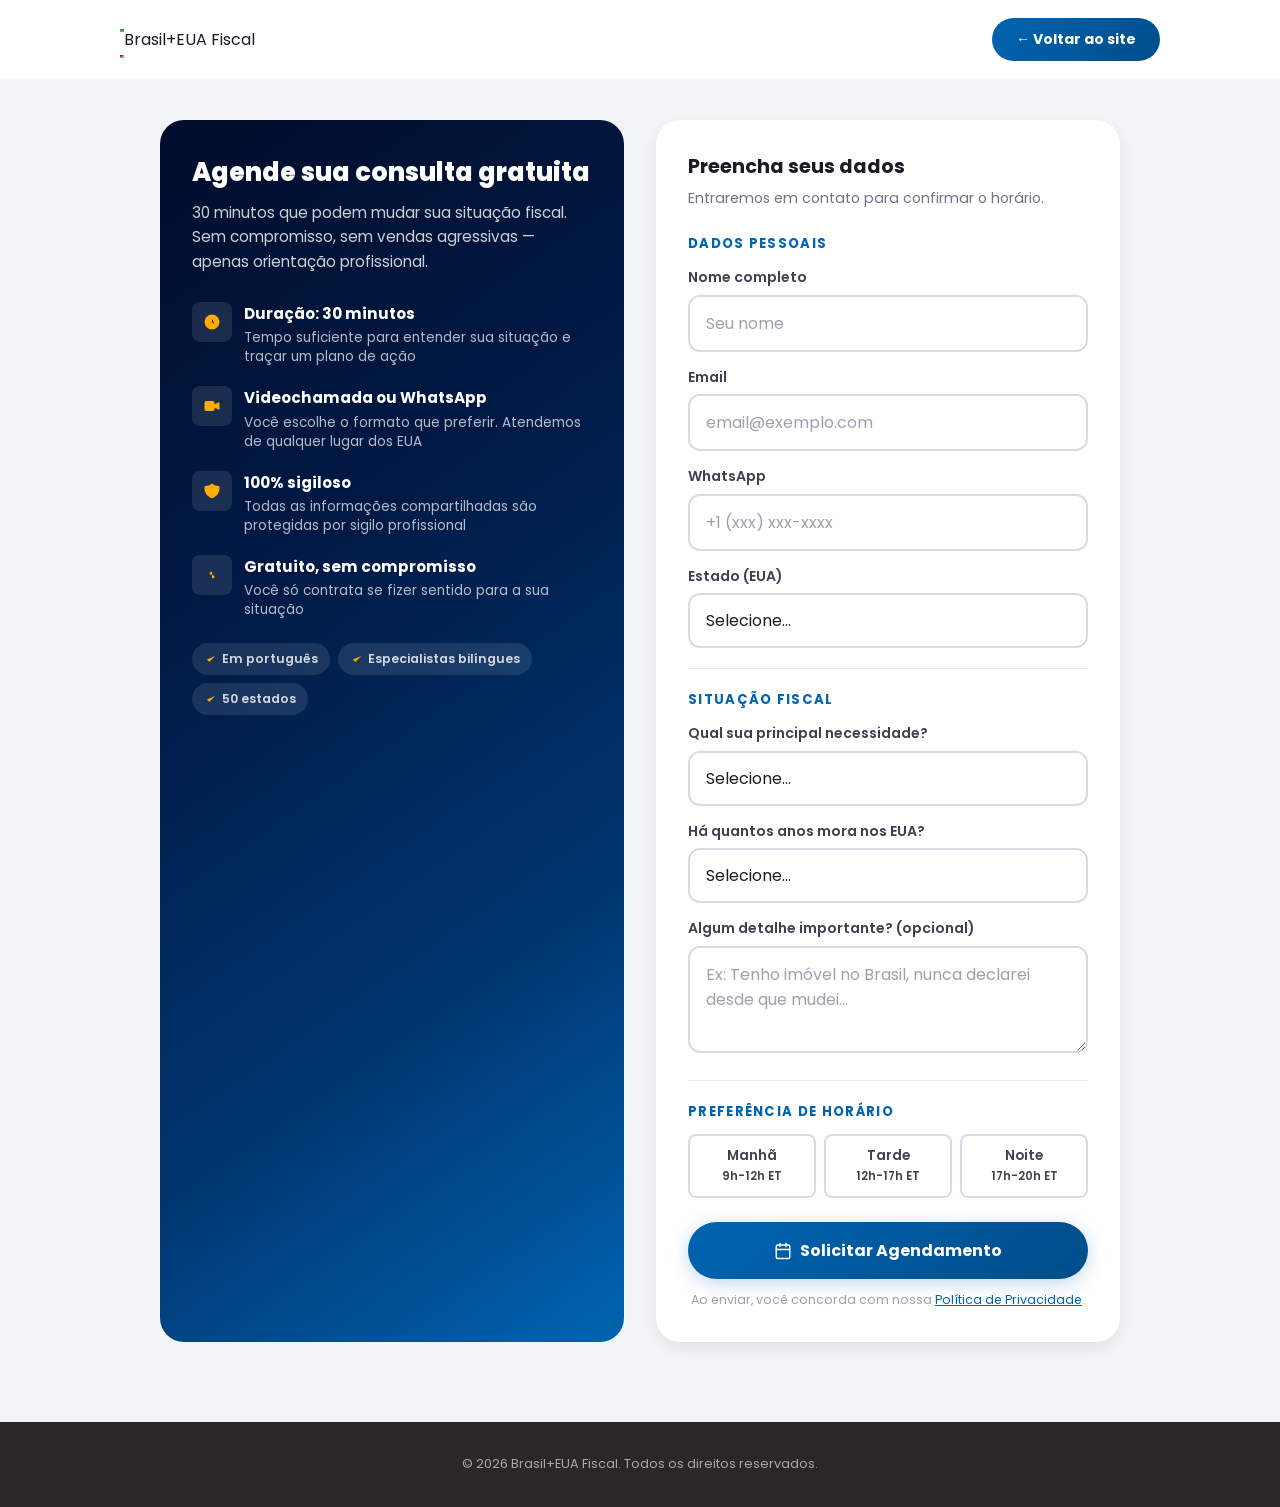
==== commit 345152a9: "Atualização identidade visual: estilo MCO Contábil - Paleta de cores azul (#0064B1) + dourado (#ffab" ====
--- a/agendamento.html
+++ b/agendamento.html
@@ -7,9 +7,9 @@
     <meta name="description" content="Agende sua consulta fiscal gratuita. Especialistas em imposto de renda para brasileiros nos EUA.">
     <link rel="preconnect" href="https://fonts.googleapis.com">
     <link rel="preconnect" href="https://fonts.gstatic.com" crossorigin>
-    <link href="https://fonts.googleapis.com/css2?family=Inter:wght@400;500;600;700;800;900&family=Sora:wght@600;700;800;900&display=swap" rel="stylesheet">
+    <link href="https://fonts.googleapis.com/css2?family=Poppins:wght@400;500;600;700;800;900&family=Nunito+Sans:wght@400;600;700&display=swap" rel="stylesheet">
     <link rel="stylesheet" href="css/styles.css">
-    <link rel="icon" href="data:image/svg+xml,<svg xmlns='http://www.w3.org/2000/svg' viewBox='0 0 100 100'><text y='.9em' font-size='90'>🇧🇷</text></svg>">
+    <link rel="icon" href="data:image/svg+xml,<svg xmlns='http://www.w3.org/2000/svg' viewBox='0 0 100 100'><rect width='100' height='100' rx='20' fill='%230064B1'/><text x='15' y='42' font-family='sans-serif' font-weight='800' font-size='30' fill='white'>BR</text><rect x='15' y='50' width='70' height='4' rx='2' fill='%23ffab00'/><text x='12' y='78' font-family='sans-serif' font-weight='800' font-size='30' fill='%23ffab00'>EUA</text></svg>">
     <style>
         .booking-page {
             padding: 120px 0 80px;
--- a/css/styles.css
+++ b/css/styles.css
@@ -11,63 +11,63 @@
 }
 
 :root {
-    /* Brasil — tons suavizados */
-    --br-green: #2d9d5e;
-    --br-green-dark: #247a4a;
-    --br-green-light: #3db873;
-    --br-yellow: #e6c84a;
-    --br-yellow-soft: #fdf6e3;
-    --br-blue: #1e3a5f;
-
-    /* EUA — tons suavizados */
-    --us-blue: #1e3a5f;
-    --us-blue-light: #2a4f7a;
+    /* Primária — Azul institucional (inspirado MCO) */
+    --br-green: #0064B1;
+    --br-green-dark: #004d8a;
+    --br-green-light: #1a7bc4;
+    --br-yellow: #ffab00;
+    --br-yellow-soft: #fff8e6;
+    --br-blue: #000d2b;
+
+    /* Secundária — Tons complementares */
+    --us-blue: #000d2b;
+    --us-blue-light: #0064B1;
     --us-red: #c45c5c;
     --us-red-soft: #d47272;
 
-    /* Neutros — mais quentes e leves */
-    --white: #fefefe;
-    --off-white: #fafafa;
-    --gray-50: #f5f5f3;
-    --gray-100: #eeeceb;
-    --gray-200: #e2dfdd;
-    --gray-300: #d1cdca;
-    --gray-400: #b0aba7;
-    --gray-500: #8a8580;
-    --gray-600: #6b6762;
-    --gray-700: #504c48;
-    --gray-800: #3a3733;
-    --gray-900: #2a2725;
-
-    /* Semânticas — mais suaves */
-    --trust: #3a6b8a;
+    /* Neutros — limpos e modernos */
+    --white: #ffffff;
+    --off-white: #f8f9fc;
+    --gray-50: #f3f4f8;
+    --gray-100: #e8eaf0;
+    --gray-200: #d8dbe5;
+    --gray-300: #c4c8d4;
+    --gray-400: #9ca1b0;
+    --gray-500: #6e7485;
+    --gray-600: #535866;
+    --gray-700: #3d4150;
+    --gray-800: #2a2d38;
+    --gray-900: #1a1c24;
+
+    /* Semânticas */
+    --trust: #0064B1;
     --urgency: #c45c5c;
-    --success: #4aad6e;
-    --warning: #d4a84a;
-
-    /* Gradientes — mais sutis e elegantes */
-    --gradient-hero: linear-gradient(145deg, #1e3a5f 0%, #264a5e 35%, #2a6b50 70%, #2d9d5e 100%);
-    --gradient-cta: linear-gradient(135deg, #2d9d5e 0%, #247a4a 100%);
+    --success: #0064B1;
+    --warning: #ffab00;
+
+    /* Gradientes — azul profissional MCO */
+    --gradient-hero: linear-gradient(145deg, #000d2b 0%, #001a45 35%, #003670 70%, #0064B1 100%);
+    --gradient-cta: linear-gradient(135deg, #0064B1 0%, #004d8a 100%);
     --gradient-urgency: linear-gradient(135deg, #c45c5c 0%, #b54e4e 100%);
-    --gradient-dark: linear-gradient(145deg, #1e3a5f 0%, #264a5e 45%, #2a6b50 100%);
-
-    /* Tipografia */
-    --font-body: 'Inter', -apple-system, BlinkMacSystemFont, 'Segoe UI', sans-serif;
-    --font-heading: 'Sora', 'Inter', -apple-system, sans-serif;
+    --gradient-dark: linear-gradient(145deg, #000d2b 0%, #001a45 45%, #003670 100%);
+
+    /* Tipografia — Poppins (MCO) */
+    --font-body: 'Poppins', -apple-system, BlinkMacSystemFont, 'Segoe UI', sans-serif;
+    --font-heading: 'Poppins', -apple-system, sans-serif;
 
     /* Espaçamento */
     --section-py: 80px;
     --container-px: 20px;
     --container-max: 1120px;
 
-    /* Sombras — mais suaves */
-    --shadow-xs: 0 1px 2px rgba(0,0,0,0.03);
-    --shadow-sm: 0 1px 4px rgba(0,0,0,0.05);
-    --shadow-md: 0 4px 14px rgba(0,0,0,0.07);
-    --shadow-lg: 0 8px 28px rgba(0,0,0,0.08);
-    --shadow-xl: 0 14px 40px rgba(0,0,0,0.1);
-    --shadow-glow-green: 0 4px 18px rgba(45, 157, 94, 0.2);
-    --shadow-glow-yellow: 0 4px 18px rgba(230, 200, 74, 0.25);
+    /* Sombras — estilo MCO */
+    --shadow-xs: 0 1px 2px rgba(0,0,0,0.04);
+    --shadow-sm: 0 1px 4px rgba(0,0,0,0.06);
+    --shadow-md: 0 6px 16px rgba(0,0,0,0.08);
+    --shadow-lg: 0 6px 24px rgba(0,100,177,0.12);
+    --shadow-xl: 0 14px 40px rgba(0,100,177,0.15);
+    --shadow-glow-green: 0 4px 18px rgba(0, 100, 177, 0.25);
+    --shadow-glow-yellow: 0 4px 18px rgba(255, 171, 0, 0.3);
 
     /* Bordas */
     --radius-sm: 8px;
@@ -80,21 +80,21 @@
 /* ---- DARK MODE ---- */
 @media (prefers-color-scheme: dark) {
     :root {
-        --white: #1a1a2e;
-        --off-white: #16213e;
-        --gray-50: #1a1a2e;
-        --gray-100: #222244;
-        --gray-200: #2a2a4a;
-        --gray-300: #3a3a5a;
-        --gray-400: #6a6a8a;
-        --gray-500: #9a9ab0;
-        --gray-600: #b0b0c4;
-        --gray-700: #c8c8d8;
-        --gray-800: #e0e0ea;
-        --gray-900: #f0f0f5;
-        --shadow-sm: 0 1px 3px rgba(0,0,0,0.3);
-        --shadow-md: 0 4px 16px rgba(0,0,0,0.4);
-        --shadow-lg: 0 8px 32px rgba(0,0,0,0.5);
+        --white: #0a0e1a;
+        --off-white: #0f1525;
+        --gray-50: #131a2e;
+        --gray-100: #1a2240;
+        --gray-200: #232d4a;
+        --gray-300: #2e3a5a;
+        --gray-400: #5a6580;
+        --gray-500: #8a92a8;
+        --gray-600: #a8afc0;
+        --gray-700: #c8cdd8;
+        --gray-800: #e0e3ea;
+        --gray-900: #f0f2f5;
+        --shadow-sm: 0 1px 3px rgba(0,0,0,0.4);
+        --shadow-md: 0 4px 16px rgba(0,0,0,0.5);
+        --shadow-lg: 0 8px 32px rgba(0,0,0,0.6);
     }
 }
 
@@ -130,7 +130,7 @@
     left: 0;
     width: 0%;
     height: 2px;
-    background: linear-gradient(90deg, var(--br-green), var(--br-yellow), var(--us-red));
+    background: linear-gradient(90deg, #0064B1, #ffab00, #0064B1);
     z-index: 10000;
     transition: width 0.1s linear;
     opacity: 0.7;
@@ -255,30 +255,13 @@
 .navbar-brand {
     display: flex;
     align-items: center;
-    gap: 10px;
-    font-weight: 800;
-    font-size: 1.05rem;
-    color: var(--gray-900);
-    font-family: var(--font-heading);
-}
-
-.navbar-brand-flags {
-    display: flex;
-    align-items: center;
     gap: 0;
-    position: relative;
-}
-
-.navbar-brand-flags .flag-icon {
-    width: 28px;
-    height: 20px;
-    border-radius: 3px;
-    overflow: hidden;
-    box-shadow: var(--shadow-xs);
-}
-
-.navbar-brand-flags .flag-icon:last-child {
-    margin-left: -6px;
+}
+
+.brand-logo {
+    height: 38px;
+    width: auto;
+    max-width: 240px;
 }
 
 .navbar-nav {
@@ -639,7 +622,7 @@
 
 .btn-primary:hover {
     transform: translateY(-3px);
-    box-shadow: 0 8px 28px rgba(45, 157, 94, 0.3);
+    box-shadow: 0 8px 28px rgba(0, 100, 177, 0.35);
     background: var(--br-green-dark);
 }
 
@@ -2075,6 +2058,16 @@
 
 .footer-links a:hover {
     color: var(--br-yellow);
+}
+
+.footer-mco {
+    margin-top: 12px;
+    font-size: 0.82rem;
+    color: rgba(255, 255, 255, 0.5);
+}
+
+.footer-mco strong {
+    color: #ffab00;
 }
 
 .footer-legal {
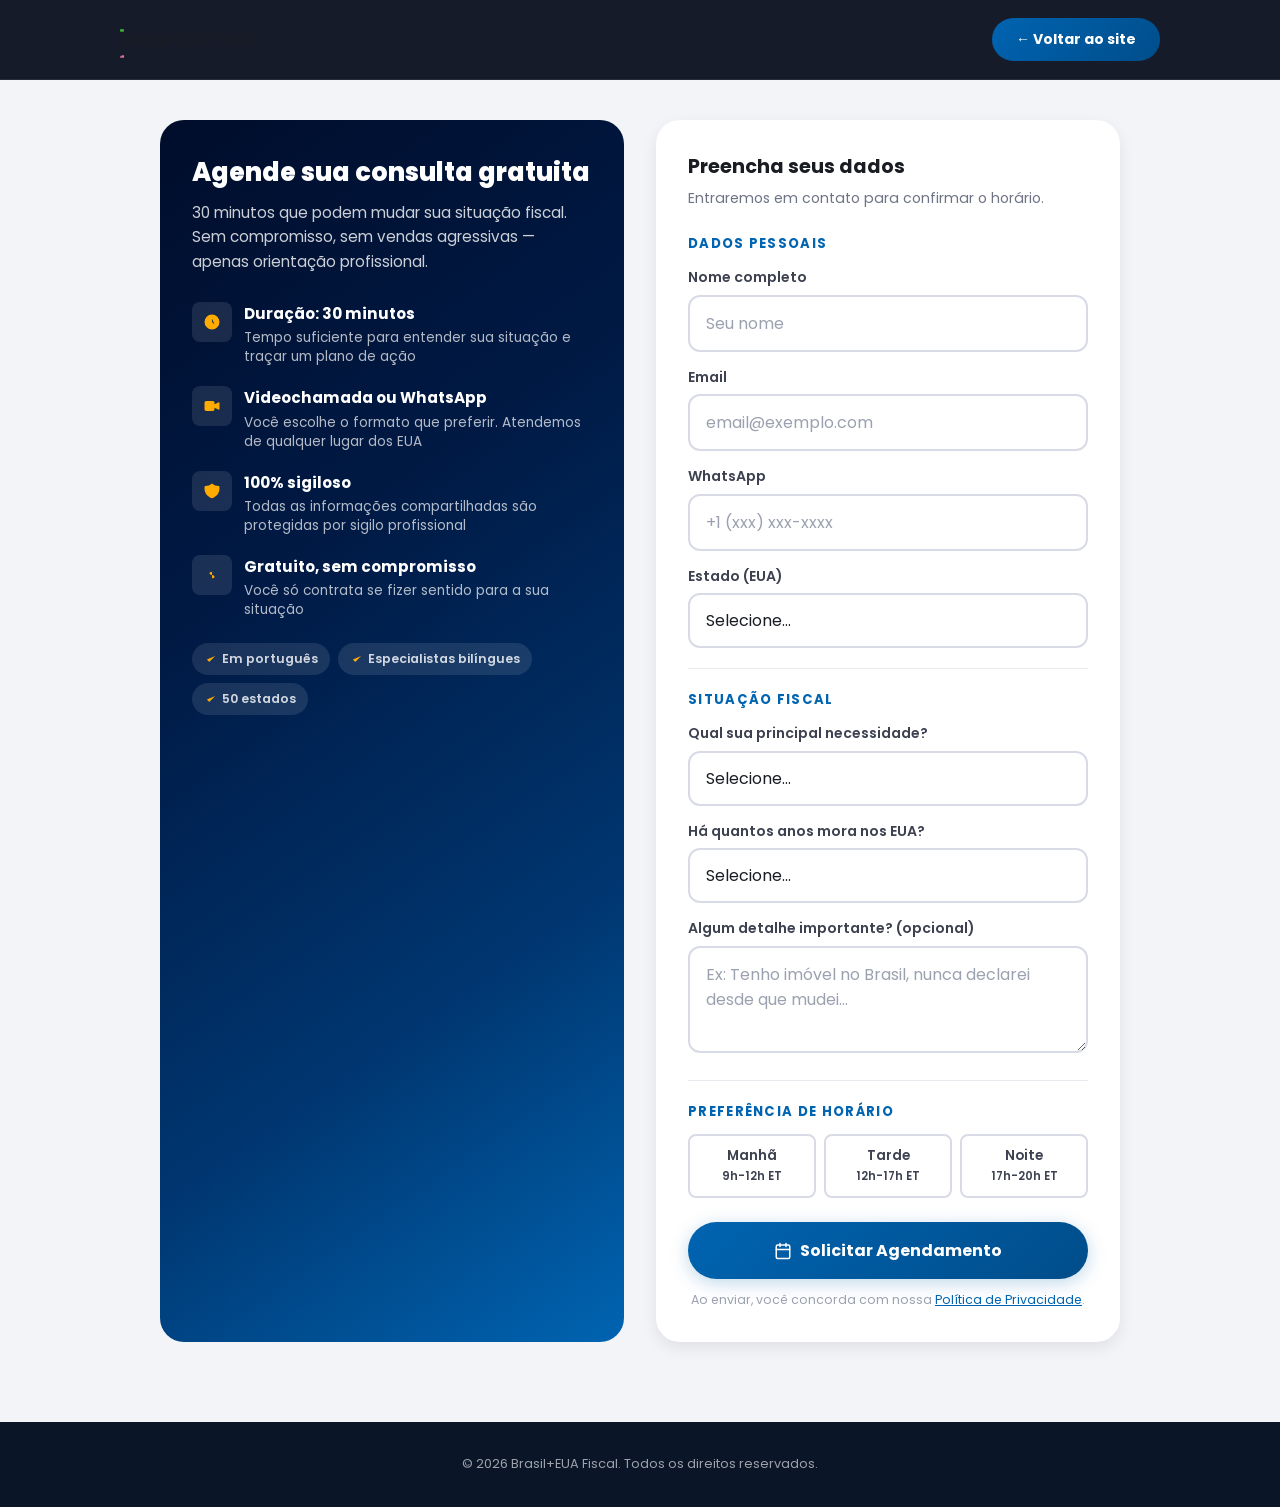
==== commit 953bccbf: "feat: formulários e agendamento passam a criar lead no CRM do Hub MCO Os formulários iam só para o F" ====
--- a/agendamento.html
+++ b/agendamento.html
@@ -402,6 +402,7 @@
             }
         }, { passive: true });
 
+        var MCO_T0_AG = Date.now();
         // Form submit
         document.getElementById('booking-form').addEventListener('submit', function(e) {
             e.preventDefault();
@@ -416,7 +417,27 @@
                 detalhes: document.getElementById('b-detalhes').value,
                 horario: selectedTime ? selectedTime.getAttribute('data-time') : ''
             };
-            console.log('[Booking Submit]', formData);
+            // Antes os dados só iam para o console e se perdiam. Agora vão para o
+            // CRM do Hub (Novos Leads); keepalive garante o envio no redirecionamento.
+            // (Esta página não carrega js/main.js, por isso o envio é feito aqui.)
+            try {
+                var q = new URLSearchParams(location.search), utm = {};
+                ['source', 'medium', 'campaign', 'content', 'term'].forEach(function(k) { var v = q.get('utm_' + k); if (v) utm[k] = v; });
+                fetch('https://www.hubmcocontabil.com.br/api/site-lead', {
+                    method: 'POST',
+                    headers: { 'Content-Type': 'application/json' },
+                    keepalive: true,
+                    body: JSON.stringify({
+                        site: 'accountingmco',
+                        nome: formData.nome, email: formData.email, telefone: formData.whatsapp,
+                        interesse: 'Agendamento de consulta',
+                        mensagem: formData.detalhes,
+                        extras: { 'Estado (EUA)': formData.estado, 'Situação': formData.situacao,
+                                  'Anos nos EUA': formData.anos_eua, 'Horário pedido': formData.horario },
+                        pagina: location.pathname, utm: utm, hp_site: '', ts_abertura: MCO_T0_AG
+                    })
+                }).catch(function() {});
+            } catch (ex) {}
             window.location.href = 'obrigado.html';
         });
     </script>
--- a/css/styles.css
+++ b/css/styles.css
@@ -4,6 +4,9 @@
    ============================================ */
 
 /* ---- RESET & VARIABLES ---- */
+html {
+    scroll-behavior: smooth;
+}
 *, *::before, *::after {
     margin: 0;
     padding: 0;
@@ -226,10 +229,10 @@
     left: 0;
     right: 0;
     z-index: 1000;
-    background: rgba(255, 255, 255, 0.96);
+    background: rgba(10, 15, 30, 0.95);
     backdrop-filter: blur(16px);
     -webkit-backdrop-filter: blur(16px);
-    border-bottom: 1px solid rgba(0, 0, 0, 0.04);
+    border-bottom: 1px solid rgba(255, 255, 255, 0.08);
     transition: all 0.3s ease;
     padding: 14px 0;
 }
@@ -273,12 +276,12 @@
 .navbar-nav a {
     font-size: 0.88rem;
     font-weight: 500;
-    color: var(--gray-600);
+    color: rgba(255,255,255,0.8);
     transition: color 0.3s ease;
 }
 
 .navbar-nav a:hover {
-    color: var(--br-green);
+    color: #fff;
 }
 
 .navbar-cta {
@@ -301,6 +304,52 @@
     box-shadow: var(--shadow-glow-green);
 }
 
+/* Navbar Trust Bar */
+.navbar-trust-bar {
+    border-top: 1px solid rgba(255, 255, 255, 0.06);
+    margin-top: 10px;
+    padding-top: 8px;
+}
+
+.navbar-trust-inner {
+    display: flex !important;
+    gap: 18px;
+    align-items: center;
+    justify-content: center !important;
+    flex-wrap: wrap;
+    font-size: 0.68rem;
+    font-weight: 500;
+    color: rgba(255, 255, 255, 0.45);
+    letter-spacing: 0.02em;
+}
+
+.navbar-trust-inner span {
+    white-space: nowrap;
+}
+
+.navbar.scrolled .navbar-trust-bar {
+    margin-top: 6px;
+    padding-top: 6px;
+}
+
+@media (max-width: 639px) {
+    .navbar-trust-bar {
+        margin-top: 6px;
+        padding-top: 5px;
+    }
+    .navbar-trust-inner {
+        gap: 4px 12px;
+        font-size: 0.6rem;
+    }
+}
+
+@media (max-width: 379px) {
+    .navbar-trust-inner {
+        gap: 3px 8px;
+        font-size: 0.55rem;
+    }
+}
+
 /* Hamburger */
 .hamburger {
     display: flex;
@@ -317,7 +366,7 @@
     display: block;
     width: 22px;
     height: 2px;
-    background: var(--gray-800);
+    background: rgba(255, 255, 255, 0.85);
     border-radius: 2px;
     transition: all 0.3s ease;
 }
@@ -334,69 +383,112 @@
     transform: rotate(-45deg) translate(5px, -5px);
 }
 
-/* Mobile menu */
+/* Mobile menu — Fullscreen overlay */
 .mobile-menu {
-    position: fixed;
-    top: 0;
-    right: -100%;
-    width: 280px;
-    height: 100vh;
-    background: var(--white);
-    z-index: 999;
-    padding: 80px 30px 30px;
-    transition: right 0.4s cubic-bezier(0.16, 1, 0.3, 1);
-    box-shadow: var(--shadow-xl);
-}
-
-.mobile-menu.open {
-    right: 0;
-}
-
-.mobile-menu-overlay {
     position: fixed;
     top: 0;
     left: 0;
     width: 100%;
     height: 100%;
-    background: rgba(0,0,0,0.5);
-    z-index: 998;
+    background: rgba(0, 13, 43, 0.97);
+    backdrop-filter: blur(20px);
+    -webkit-backdrop-filter: blur(20px);
+    z-index: 9999;
+    display: flex;
+    flex-direction: column;
+    align-items: center;
+    justify-content: center;
+    gap: 0;
     opacity: 0;
     visibility: hidden;
-    transition: all 0.3s ease;
-}
-
-.mobile-menu-overlay.open {
+    transform: translateY(-10px);
+    transition: opacity 0.3s ease, transform 0.3s ease, visibility 0.3s;
+    pointer-events: none;
+}
+
+.mobile-menu.open {
     opacity: 1;
     visibility: visible;
+    transform: translateY(0);
+    pointer-events: all;
+}
+
+/* Overlay não é mais necessário — o menu já é fullscreen */
+.mobile-menu-overlay {
+    display: none;
+}
+
+/* Close button inside mobile menu */
+.mobile-menu-close {
+    position: absolute;
+    top: 20px;
+    right: 20px;
+    width: 48px;
+    height: 48px;
+    border-radius: 50%;
+    background: rgba(255, 255, 255, 0.1);
+    border: 1px solid rgba(255, 255, 255, 0.15);
+    display: flex;
+    align-items: center;
+    justify-content: center;
+    cursor: pointer;
+    transition: background 0.3s ease;
+    z-index: 1;
+}
+
+.mobile-menu-close svg {
+    width: 22px;
+    height: 22px;
+    stroke: #ffffff;
+}
+
+.mobile-menu-close:hover,
+.mobile-menu-close:active {
+    background: rgba(255, 255, 255, 0.2);
 }
 
 .mobile-menu a {
     display: block;
-    padding: 14px 0;
-    font-size: 1.05rem;
+    padding: 16px 0;
+    font-size: 1.35rem;
     font-weight: 600;
-    color: var(--gray-800);
-    border-bottom: 1px solid var(--gray-100);
+    color: rgba(255, 255, 255, 0.85);
+    border-bottom: 1px solid rgba(255, 255, 255, 0.08);
     transition: color 0.3s ease;
-}
-
-.mobile-menu a:hover {
-    color: var(--br-green);
+    width: 80%;
+    max-width: 320px;
+    text-align: center;
+}
+
+.mobile-menu a:hover,
+.mobile-menu a:active {
+    color: var(--br-yellow);
 }
 
 .mobile-menu .navbar-cta {
-    margin-top: 20px;
-    width: 100%;
+    margin-top: 24px;
+    width: 80%;
+    max-width: 320px;
     text-align: center;
     justify-content: center;
-    padding: 14px;
-    font-size: 1rem;
+    padding: 16px 24px;
+    font-size: 1.05rem;
+    background: var(--gradient-cta);
+    color: white;
+    border-radius: var(--radius-full);
+    font-weight: 700;
+    border: none;
+}
+
+/* Hamburger z-index acima do overlay */
+.hamburger {
+    z-index: 10001;
 }
 
 @media (min-width: 900px) {
     .hamburger { display: none; }
     .navbar-nav { display: flex; }
-    .mobile-menu, .mobile-menu-overlay { display: none; }
+    .mobile-menu, .mobile-menu-overlay { display: none !important; }
 }
 
 /* ---- STICKY CTA BAR (mobile) ---- */
@@ -460,7 +552,7 @@
     min-height: 100vh;
     display: flex;
     align-items: center;
-    padding: 110px 0 100px;
+    padding: 140px 0 100px;
     overflow: hidden;
     background: var(--gradient-hero);
 }
@@ -476,10 +568,12 @@
     width: 300px;
     height: 300px;
     top: 10%;
-    right: -5%;
+    right: -15%;
     background: var(--br-yellow);
     transform: rotate(45deg);
     animation: float-slow 12s ease-in-out infinite;
+    will-change: transform;
+    opacity: 0.03;
 }
 
 .hero-shape-circle {
@@ -490,6 +584,7 @@
     border-radius: 50%;
     background: radial-gradient(circle, var(--us-red) 0%, transparent 70%);
     animation: float-slow 15s ease-in-out infinite reverse;
+    will-change: transform;
 }
 
 .hero-shape-stars {
@@ -500,6 +595,186 @@
     background: radial-gradient(circle, rgba(255,255,255,0.08) 0%, transparent 60%);
     border-radius: 50%;
     animation: float 8s ease-in-out infinite;
+    will-change: transform;
+}
+
+/* ============================================
+   AMERICAN DREAM ANIMATION
+   ============================================ */
+.dream-scene {
+    position: absolute;
+    top: 0;
+    left: 0;
+    width: 100%;
+    height: 100%;
+    pointer-events: none;
+    z-index: 1;
+    overflow: hidden;
+}
+
+/* -- Estrelas douradas brilhantes -- */
+.dream-star {
+    position: absolute;
+    will-change: transform, opacity;
+    filter: drop-shadow(0 0 6px rgba(255, 223, 0, 0.6));
+}
+
+.dream-star-1 {
+    width: 32px; height: 32px;
+    top: 8%;  left: 5%;
+    color: rgba(255, 223, 0, 0.7);
+    animation: starTwinkle 3s ease-in-out infinite, starFloat 14s ease-in-out infinite;
+}
+.dream-star-2 {
+    width: 24px; height: 24px;
+    top: 18%; left: 22%;
+    color: rgba(255, 255, 255, 0.5);
+    animation: starTwinkle 4s ease-in-out infinite 0.7s, starFloat 18s ease-in-out infinite reverse;
+}
+.dream-star-3 {
+    width: 36px; height: 36px;
+    top: 12%; right: 18%;
+    color: rgba(255, 223, 0, 0.6);
+    animation: starTwinkle 3.5s ease-in-out infinite 1.2s, starFloat 16s ease-in-out infinite;
+}
+.dream-star-4 {
+    width: 20px; height: 20px;
+    top: 35%; left: 12%;
+    color: rgba(255, 255, 255, 0.45);
+    animation: starTwinkle 2.5s ease-in-out infinite 0.3s, starFloat 20s ease-in-out infinite;
+}
+.dream-star-5 {
+    width: 28px; height: 28px;
+    top: 55%; left: 6%;
+    color: rgba(255, 223, 0, 0.55);
+    animation: starTwinkle 3.8s ease-in-out infinite 2s, starFloat 22s ease-in-out infinite reverse;
+}
+.dream-star-6 {
+    width: 22px; height: 22px;
+    top: 42%; right: 10%;
+    color: rgba(255, 223, 0, 0.5);
+    animation: starTwinkle 3.2s ease-in-out infinite 1.5s, starFloat 17s ease-in-out infinite;
+}
+.dream-star-7 {
+    width: 18px; height: 18px;
+    bottom: 25%; right: 25%;
+    color: rgba(255, 255, 255, 0.4);
+    animation: starTwinkle 4.5s ease-in-out infinite 0.5s, starFloat 19s ease-in-out infinite reverse;
+}
+
+@keyframes starTwinkle {
+    0%, 100% { opacity: 0.15; transform: scale(0.8) rotate(0deg); }
+    50%      { opacity: 1;    transform: scale(1.2) rotate(15deg); }
+}
+
+@keyframes starFloat {
+    0%, 100% { transform: translate(0, 0); }
+    25%      { transform: translate(10px, -18px); }
+    50%      { transform: translate(-8px, -30px); }
+    75%      { transform: translate(15px, -12px); }
+}
+
+/* -- Estátua da Liberdade -- */
+.dream-liberty-svg {
+    position: absolute;
+    bottom: -2%;
+    right: 2%;
+    height: 75%;
+    max-height: 520px;
+    color: rgba(255, 255, 255, 0.06);
+    opacity: 0;
+    animation: libertyReveal 2s cubic-bezier(0.16, 1, 0.3, 1) 0.5s forwards,
+               libertyBreath 8s ease-in-out 2.5s infinite;
+    filter: drop-shadow(0 0 30px rgba(255, 223, 0, 0.08));
+}
+
+@keyframes libertyReveal {
+    from { opacity: 0; transform: translateY(40px); }
+    to   { opacity: 1; transform: translateY(0); }
+}
+
+@keyframes libertyBreath {
+    0%, 100% { transform: translateY(0); }
+    50%      { transform: translateY(-8px); }
+}
+
+/* -- Raios de luz da tocha -- */
+.dream-torch-rays {
+    position: absolute;
+    bottom: 55%;
+    right: 4%;
+    width: 200px;
+    height: 200px;
+    background: conic-gradient(
+        from 0deg,
+        transparent 0deg,
+        rgba(255, 223, 0, 0.08) 15deg,
+        transparent 30deg,
+        transparent 60deg,
+        rgba(255, 223, 0, 0.06) 75deg,
+        transparent 90deg,
+        transparent 120deg,
+        rgba(255, 223, 0, 0.07) 135deg,
+        transparent 150deg,
+        transparent 180deg,
+        rgba(255, 223, 0, 0.05) 195deg,
+        transparent 210deg,
+        transparent 240deg,
+        rgba(255, 223, 0, 0.08) 255deg,
+        transparent 270deg,
+        transparent 300deg,
+        rgba(255, 223, 0, 0.06) 315deg,
+        transparent 330deg,
+        transparent 360deg
+    );
+    border-radius: 50%;
+    opacity: 0;
+    animation: raysReveal 2s ease 1s forwards, raysSpin 30s linear 2s infinite;
+    filter: blur(2px);
+}
+
+@keyframes raysReveal {
+    from { opacity: 0; }
+    to   { opacity: 1; }
+}
+
+@keyframes raysSpin {
+    from { transform: rotate(0deg); }
+    to   { transform: rotate(360deg); }
+}
+
+/* -- Responsivo -- */
+@media (max-width: 768px) {
+    .dream-star-2, .dream-star-4, .dream-star-7 { display: none; }
+    .dream-star-1 { width: 22px; height: 22px; }
+    .dream-star-3 { width: 26px; height: 26px; }
+    .dream-star-5 { width: 20px; height: 20px; }
+
+    .dream-liberty-svg {
+        height: 50%;
+        max-height: 320px;
+        right: -2%;
+        opacity: 0;
+        animation: libertyReveal 2s cubic-bezier(0.16, 1, 0.3, 1) 0.8s forwards;
+        color: rgba(255, 255, 255, 0.04);
+    }
+
+    .dream-torch-rays {
+        width: 120px;
+        height: 120px;
+        right: 0;
+        bottom: 48%;
+    }
+}
+
+@media (max-width: 480px) {
+    .dream-liberty-svg {
+        height: 40%;
+        max-height: 240px;
+        right: -5%;
+    }
+    .dream-torch-rays { display: none; }
+    .dream-star-5, .dream-star-6 { display: none; }
 }
 
 .hero-content {
@@ -536,7 +811,7 @@
     font-size: 0.85rem;
     font-weight: 600;
     margin-bottom: 24px;
-    border: 1px solid rgba(255, 223, 0, 0.2);
+    border: 1px solid rgba(255, 171, 0, 0.2);
 }
 
 .hero-badge .countdown-inline {
@@ -638,21 +913,21 @@
     display: inline-flex;
     align-items: center;
     gap: 8px;
-    background: rgba(255, 255, 255, 0.08);
+    background: rgba(255, 255, 255, 0.12);
     color: white;
     padding: 14px 32px;
     border-radius: var(--radius-full);
     font-size: 1rem;
     font-weight: 600;
-    border: 2px solid rgba(255, 255, 255, 0.2);
+    border: 2px solid rgba(255, 255, 255, 0.35);
     cursor: pointer;
     transition: all 0.3s ease;
     backdrop-filter: blur(4px);
 }
 
 .btn-secondary:hover {
-    background: rgba(255, 255, 255, 0.15);
-    border-color: rgba(255, 255, 255, 0.4);
+    background: rgba(255, 255, 255, 0.22);
+    border-color: rgba(255, 255, 255, 0.55);
     transform: translateY(-2px);
 }
 
@@ -674,7 +949,7 @@
 
 .btn-green:hover {
     transform: translateY(-2px);
-    box-shadow: 0 8px 28px rgba(0, 156, 59, 0.4);
+    box-shadow: 0 8px 28px rgba(0, 100, 177, 0.3);
 }
 
 /* ---- HERO TRUST ---- */
@@ -1143,7 +1418,7 @@
 .bridge-connector {
     flex: 1;
     height: 4px;
-    background: linear-gradient(90deg, var(--br-green), var(--br-yellow), var(--us-red), var(--us-blue));
+    background: linear-gradient(90deg, var(--br-green), var(--br-yellow), var(--br-green));
     position: relative;
     margin: 0 -6px;
     z-index: 1;
@@ -1201,7 +1476,7 @@
     width: 48px;
     height: 48px;
     border-radius: var(--radius-md);
-    background: rgba(45, 157, 94, 0.08);
+    background: rgba(0, 100, 177, 0.08);
     display: flex;
     align-items: center;
     justify-content: center;
@@ -1262,13 +1537,13 @@
 }
 
 .comparison-col.with {
-    background: #f0faf4;
-    border: 2px solid rgba(45, 157, 94, 0.2);
+    background: #f0f5fa;
+    border: 2px solid rgba(0, 100, 177, 0.2);
 }
 
 @media (prefers-color-scheme: dark) {
     .comparison-col.without { background: #2a1a1e; border-color: rgba(196,92,92,0.3); }
-    .comparison-col.with { background: #1a2a1e; border-color: rgba(45,157,94,0.3); }
+    .comparison-col.with { background: #1a1e2a; border-color: rgba(0,100,177,0.3); }
 }
 
 .comparison-col-header {
@@ -1340,7 +1615,7 @@
     right: -100px;
     width: 400px;
     height: 400px;
-    background: radial-gradient(circle, rgba(255,223,0,0.04), transparent 60%);
+    background: radial-gradient(circle, rgba(255,171,0,0.04), transparent 60%);
     border-radius: 50%;
 }
 
@@ -1378,7 +1653,7 @@
     width: 44px;
     height: 44px;
     border-radius: var(--radius-sm);
-    background: rgba(255,223,0,0.1);
+    background: rgba(255,171,0,0.1);
     display: flex;
     align-items: center;
     justify-content: center;
@@ -1758,7 +2033,7 @@
 .form-select:focus {
     outline: none;
     border-color: var(--br-green);
-    box-shadow: 0 0 0 4px rgba(45, 157, 94, 0.1);
+    box-shadow: 0 0 0 4px rgba(0, 100, 177, 0.1);
 }
 
 .form-input::placeholder {
@@ -1960,6 +2235,18 @@
 .final-cta .btn-primary {
     font-size: 1.12rem;
     padding: 20px 48px;
+    background: var(--br-yellow);
+    color: var(--br-blue);
+    box-shadow: 0 4px 24px rgba(255, 171, 0, 0.35);
+}
+
+.final-cta .btn-primary:hover {
+    background: #ffc233;
+    box-shadow: 0 8px 32px rgba(255, 171, 0, 0.5);
+}
+
+.final-cta .btn-primary svg {
+    stroke: var(--br-blue);
 }
 
 .final-cta-guarantee {
@@ -2015,7 +2302,7 @@
    FOOTER
    ============================================ */
 .footer {
-    background: #2a2725;
+    background: #0a1628;
     color: rgba(255, 255, 255, 0.6);
     padding: 48px 0 100px;
     text-align: center;
@@ -2084,8 +2371,8 @@
     bottom: 24px;
     right: 24px;
     z-index: 996;
-    width: 60px;
-    height: 60px;
+    width: 72px;
+    height: 72px;
     border-radius: 50%;
     background: #25d366;
     display: flex;
@@ -2096,17 +2383,30 @@
     cursor: pointer;
     transition: all 0.3s ease;
     text-decoration: none;
+    animation: whatsappPulse 2s ease-in-out infinite;
+}
+
+@keyframes whatsappPulse {
+    0%, 100% {
+        box-shadow: 0 4px 20px rgba(37, 211, 102, 0.4);
+        transform: scale(1);
+    }
+    50% {
+        box-shadow: 0 0 0 12px rgba(37, 211, 102, 0.15), 0 4px 20px rgba(37, 211, 102, 0.4);
+        transform: scale(1.05);
+    }
 }
 
 .whatsapp-float svg {
-    width: 30px;
-    height: 30px;
+    width: 36px;
+    height: 36px;
     fill: white;
 }
 
 .whatsapp-float:hover {
-    transform: scale(1.1);
-    box-shadow: 0 6px 28px rgba(37, 211, 102, 0.5);
+    transform: scale(1.15);
+    box-shadow: 0 6px 28px rgba(37, 211, 102, 0.6);
+    animation: none;
 }
 
 .whatsapp-tooltip {
@@ -2134,6 +2434,12 @@
 @media (max-width: 899px) {
     .whatsapp-float {
         bottom: 80px;
+        width: 64px;
+        height: 64px;
+    }
+    .whatsapp-float svg {
+        width: 32px;
+        height: 32px;
     }
 }
 
@@ -2271,9 +2577,294 @@
     margin-bottom: 12px;
 }
 
+.popup .form-input.error {
+    border-color: var(--urgency);
+    box-shadow: 0 0 0 3px rgba(196, 92, 92, 0.15);
+}
+
+/* ---- FOOTER CONTACT ---- */
+.footer-contact {
+    margin: 16px 0;
+}
+
+.footer-phone {
+    display: inline-flex;
+    align-items: center;
+    gap: 8px;
+    color: var(--br-yellow);
+    font-weight: 700;
+    font-size: 1.05rem;
+    transition: opacity 0.3s ease;
+}
+
+.footer-phone:hover {
+    opacity: 0.8;
+}
+
+.footer-phone svg {
+    flex-shrink: 0;
+}
+
+/* ---- WHATSAPP FLOAT AS BUTTON ---- */
+.whatsapp-float {
+    border: none;
+    font-family: inherit;
+}
+
+/* ---- SPINNER ANIMATION (inline for buttons) ---- */
+@keyframes spin {
+    to { transform: rotate(360deg); }
+}
+
 /* ============================================
    RESPONSIVE
    ============================================ */
+
+/* ---- Mobile Small (< 380px) ---- */
+@media (max-width: 379px) {
+    .navbar {
+        padding: 8px 0;
+    }
+
+    .brand-logo {
+        height: 26px;
+        width: auto;
+        max-width: 120px;
+    }
+
+    .hero {
+        padding: 100px 0 60px;
+    }
+
+    .hero h1 {
+        font-size: 1.5rem;
+    }
+
+    .hero-badge {
+        font-size: 0.72rem;
+        padding: 8px 12px;
+    }
+
+    .hero-sub {
+        font-size: 0.95rem;
+    }
+
+    .btn-primary {
+        padding: 14px 24px;
+        font-size: 0.92rem;
+    }
+
+    .btn-secondary {
+        padding: 12px 20px;
+        font-size: 0.88rem;
+    }
+
+    .urgency-bar {
+        font-size: 0.75rem;
+        padding: 10px 12px;
+    }
+
+    .countdown-unit {
+        padding: 2px 5px;
+        min-width: 28px;
+    }
+
+    .countdown-number {
+        font-size: 0.9rem;
+    }
+
+    .final-cta .btn-primary {
+        padding: 16px 28px;
+        font-size: 0.95rem;
+    }
+
+    .footer-links {
+        gap: 12px 16px;
+    }
+
+    .identify-item {
+        padding: 12px 14px;
+        gap: 10px;
+    }
+
+    .identify-icon {
+        width: 24px;
+        height: 24px;
+    }
+
+    .identify-icon svg {
+        width: 12px;
+        height: 12px;
+    }
+
+    .pain-card {
+        padding: 14px;
+    }
+
+    .solution-card {
+        padding: 20px 16px;
+    }
+}
+
+/* ---- Mobile (< 640px) ---- */
+@media (max-width: 639px) {
+    .navbar {
+        padding: 10px 0;
+    }
+
+    .brand-logo {
+        height: 30px;
+        width: auto;
+        max-width: 190px;
+    }
+
+    .navbar-cta {
+        display: none;
+    }
+
+    .hero {
+        padding: 110px 0 70px;
+        min-height: auto;
+    }
+
+    .hero-flags-svg svg {
+        width: 140px;
+    }
+
+    .hero-trust {
+        flex-direction: column;
+        gap: 10px;
+        align-items: center;
+    }
+
+    .urgency-bar {
+        font-size: 0.82rem;
+        padding: 12px 16px;
+        line-height: 1.6;
+    }
+
+    .comparison-table {
+        grid-template-columns: 1fr;
+    }
+
+    .comparison-col {
+        padding: 22px 18px;
+    }
+
+    .form-row {
+        grid-template-columns: 1fr;
+    }
+
+    .solution-bridge {
+        max-width: 300px;
+    }
+
+    .bridge-flag {
+        width: 70px;
+        height: 48px;
+    }
+
+    .bridge-icon {
+        width: 42px;
+        height: 42px;
+    }
+
+    .bridge-icon svg {
+        width: 22px;
+        height: 22px;
+    }
+
+    .ps-section {
+        padding: 18px;
+        margin-top: 28px;
+    }
+
+    .final-cta {
+        padding: 70px 0;
+    }
+
+    .final-cta .btn-primary {
+        padding: 18px 36px;
+        font-size: 1rem;
+    }
+
+    .about-badge {
+        flex-direction: column;
+        text-align: center;
+        padding: 16px 20px;
+    }
+
+    .about-badge-text {
+        text-align: center;
+    }
+
+    .footer {
+        padding: 36px 0 100px;
+    }
+
+    .footer-brand svg {
+        width: 120px;
+    }
+
+    .footer-links {
+        gap: 10px 18px;
+    }
+
+    .identify-item {
+        padding: 14px 16px;
+    }
+
+    .pain-card {
+        padding: 18px;
+    }
+
+    .faq-question {
+        padding: 16px 18px;
+        font-size: 0.92rem;
+    }
+
+    .faq-answer-inner {
+        padding: 0 18px 16px;
+    }
+
+    .section-title {
+        font-size: clamp(1.4rem, 5vw, 2rem);
+    }
+
+    .section-subtitle {
+        font-size: 0.95rem;
+        margin-bottom: 32px;
+    }
+
+    .scary-numbers {
+        padding: 40px 0;
+    }
+
+    .scary-numbers-title {
+        font-size: 1rem;
+        margin-bottom: 24px;
+    }
+
+    .scary-grid {
+        grid-template-columns: repeat(2, 1fr);
+        gap: 12px;
+    }
+
+    .stats-grid {
+        grid-template-columns: repeat(2, 1fr);
+        gap: 16px;
+    }
+
+    .popup {
+        padding: 28px 20px;
+    }
+
+    .popup h3 {
+        font-size: 1.2rem;
+    }
+}
+
+/* ---- Tablet Small (640px+) ---- */
 @media (min-width: 640px) {
     .pain-grid { grid-template-columns: repeat(2, 1fr); }
     .solution-cards { grid-template-columns: repeat(2, 1fr); }
@@ -2282,19 +2873,29 @@
     .stats-grid { grid-template-columns: repeat(4, 1fr); }
     .scary-grid { grid-template-columns: repeat(4, 1fr); }
     .hero-cta-group { flex-direction: row; justify-content: center; }
-}
-
+    .comparison-table { grid-template-columns: 1fr 1fr; }
+    .form-row { grid-template-columns: 1fr 1fr; }
+}
+
+/* ---- Desktop (900px+) ---- */
 @media (min-width: 900px) {
     :root {
         --section-py: 100px;
         --container-px: 40px;
     }
 
+    .brand-logo {
+        height: 38px;
+        max-width: 280px;
+    }
+
     .solution-cards { grid-template-columns: repeat(3, 1fr); }
     .about-content { grid-template-columns: auto 1fr; gap: 48px; }
-    .form-row { grid-template-columns: 1fr 1fr; }
-}
-
+    .pain-grid { grid-template-columns: repeat(3, 1fr); }
+}
+
+/* ---- Large Desktop (1024px+) ---- */
 @media (min-width: 1024px) {
     .testimonials-grid { grid-template-columns: repeat(4, 1fr); }
-}
+    .benefits-grid { grid-template-columns: repeat(2, 1fr); }
+}
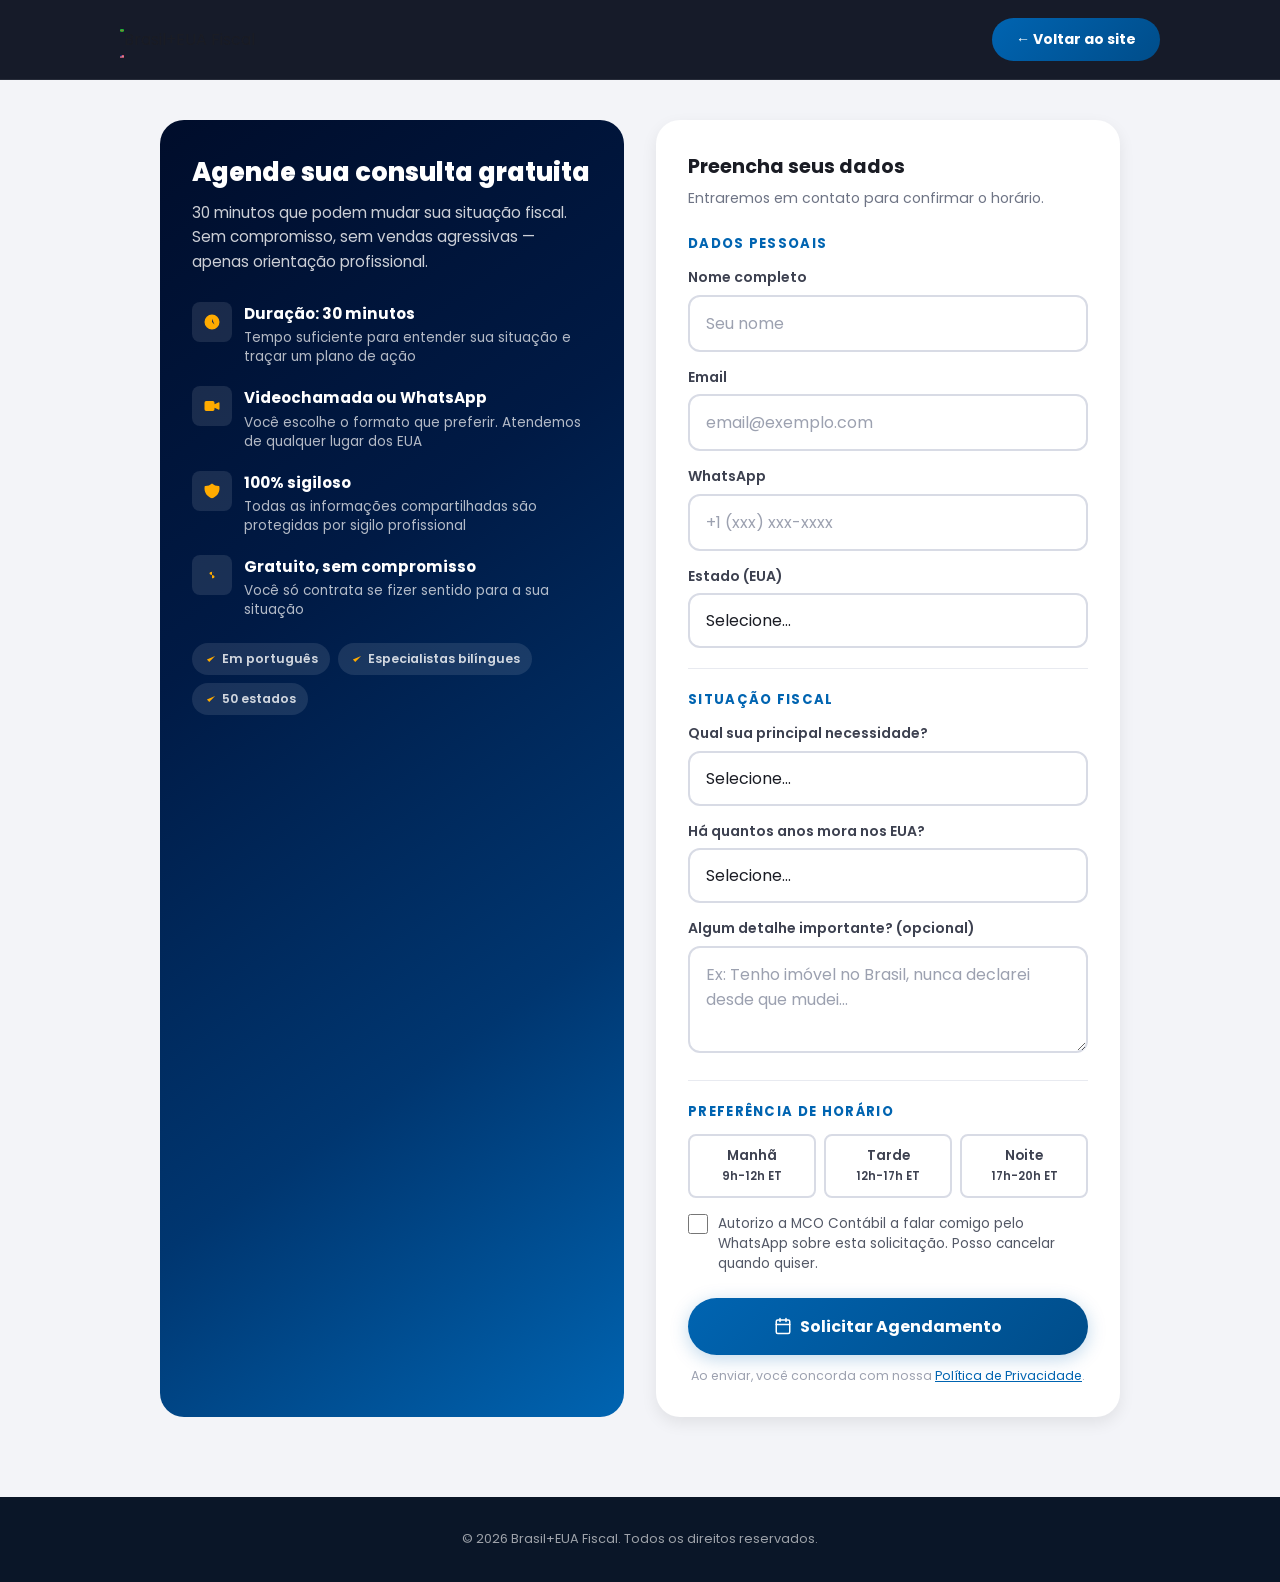
==== commit dae58488: "fix: leads vão só para o Hub, com aceite opcional de WhatsApp - Remove FormSubmit (formsubmit.co/aja" ====
--- a/agendamento.html
+++ b/agendamento.html
@@ -362,6 +362,11 @@
                             <p>Integração Calendly aqui<br><small>Adicione o embed code do Calendly neste espaço</small></p>
                         </div>
 
+                        <label class="form-consent" for="b-consentimento-whatsapp">
+                            <input type="checkbox" id="b-consentimento-whatsapp" name="consentimento_whatsapp" value="1">
+                            <span>Autorizo a MCO Contábil a falar comigo pelo WhatsApp sobre esta solicitação. Posso cancelar quando quiser.</span>
+                        </label>
+
                         <button type="submit" class="btn-green form-submit" style="width: 100%; justify-content: center;">
                             <svg width="18" height="18" viewBox="0 0 24 24" fill="none" stroke="currentColor" stroke-width="2" stroke-linecap="round"><rect x="3" y="4" width="18" height="18" rx="2"/><path d="M16 2v4M8 2v4M3 10h18"/></svg>
                             Solicitar Agendamento
@@ -417,6 +422,9 @@
                 detalhes: document.getElementById('b-detalhes').value,
                 horario: selectedTime ? selectedTime.getAttribute('data-time') : ''
             };
+            // Aceite de WhatsApp: opcional e desmarcado. Só com a caixa marcada o Hub
+            // registra o consentimento (versão 'wa-v1-2026-11' = texto exato da caixa).
+            var aceitouWa = document.getElementById('b-consentimento-whatsapp').checked;
             // Antes os dados só iam para o console e se perdiam. Agora vão para o
             // CRM do Hub (Novos Leads); keepalive garante o envio no redirecionamento.
             // (Esta página não carrega js/main.js, por isso o envio é feito aqui.)
@@ -434,7 +442,9 @@
                         mensagem: formData.detalhes,
                         extras: { 'Estado (EUA)': formData.estado, 'Situação': formData.situacao,
                                   'Anos nos EUA': formData.anos_eua, 'Horário pedido': formData.horario },
-                        pagina: location.pathname, utm: utm, hp_site: '', ts_abertura: MCO_T0_AG
+                        pagina: location.pathname, utm: utm, hp_site: '', ts_abertura: MCO_T0_AG,
+                        consentimento_whatsapp: aceitouWa,
+                        consentimento_whatsapp_versao: aceitouWa ? 'wa-v1-2026-11' : undefined
                     })
                 }).catch(function() {});
             } catch (ex) {}
--- a/css/styles.css
+++ b/css/styles.css
@@ -2067,6 +2067,28 @@
     margin-top: 8px;
 }
 
+/* Aceite opcional de WhatsApp (LGPD): desmarcado por padrão, o label inteiro é clicável */
+.form-consent {
+    display: flex;
+    align-items: flex-start;
+    gap: 10px;
+    margin: 4px 0 16px;
+    font-size: 0.85rem;
+    line-height: 1.45;
+    color: var(--gray-600);
+    cursor: pointer;
+    text-align: left;
+}
+
+.form-consent input[type="checkbox"] {
+    flex: 0 0 auto;
+    width: 20px;
+    height: 20px;
+    margin: 0;
+    accent-color: var(--br-green);
+    cursor: pointer;
+}
+
 .form-disclaimer {
     text-align: center;
     font-size: 0.78rem;
